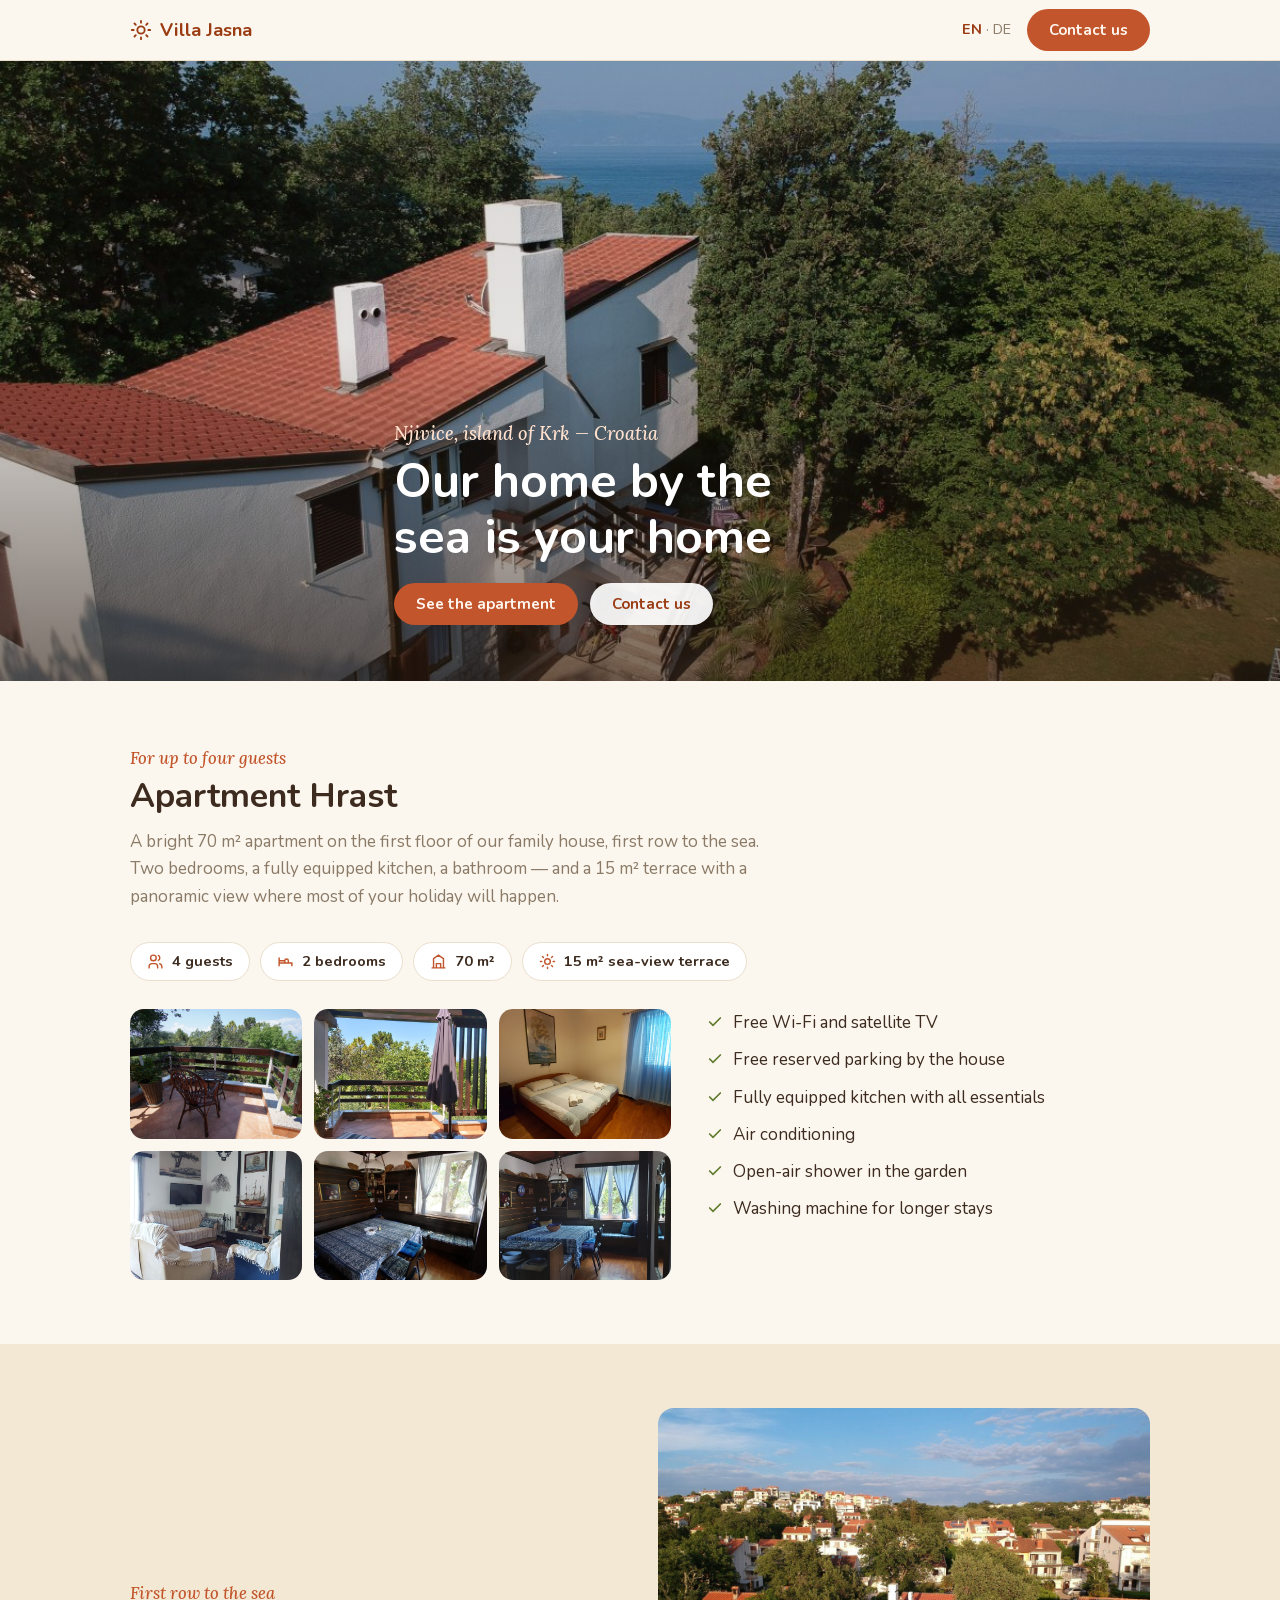
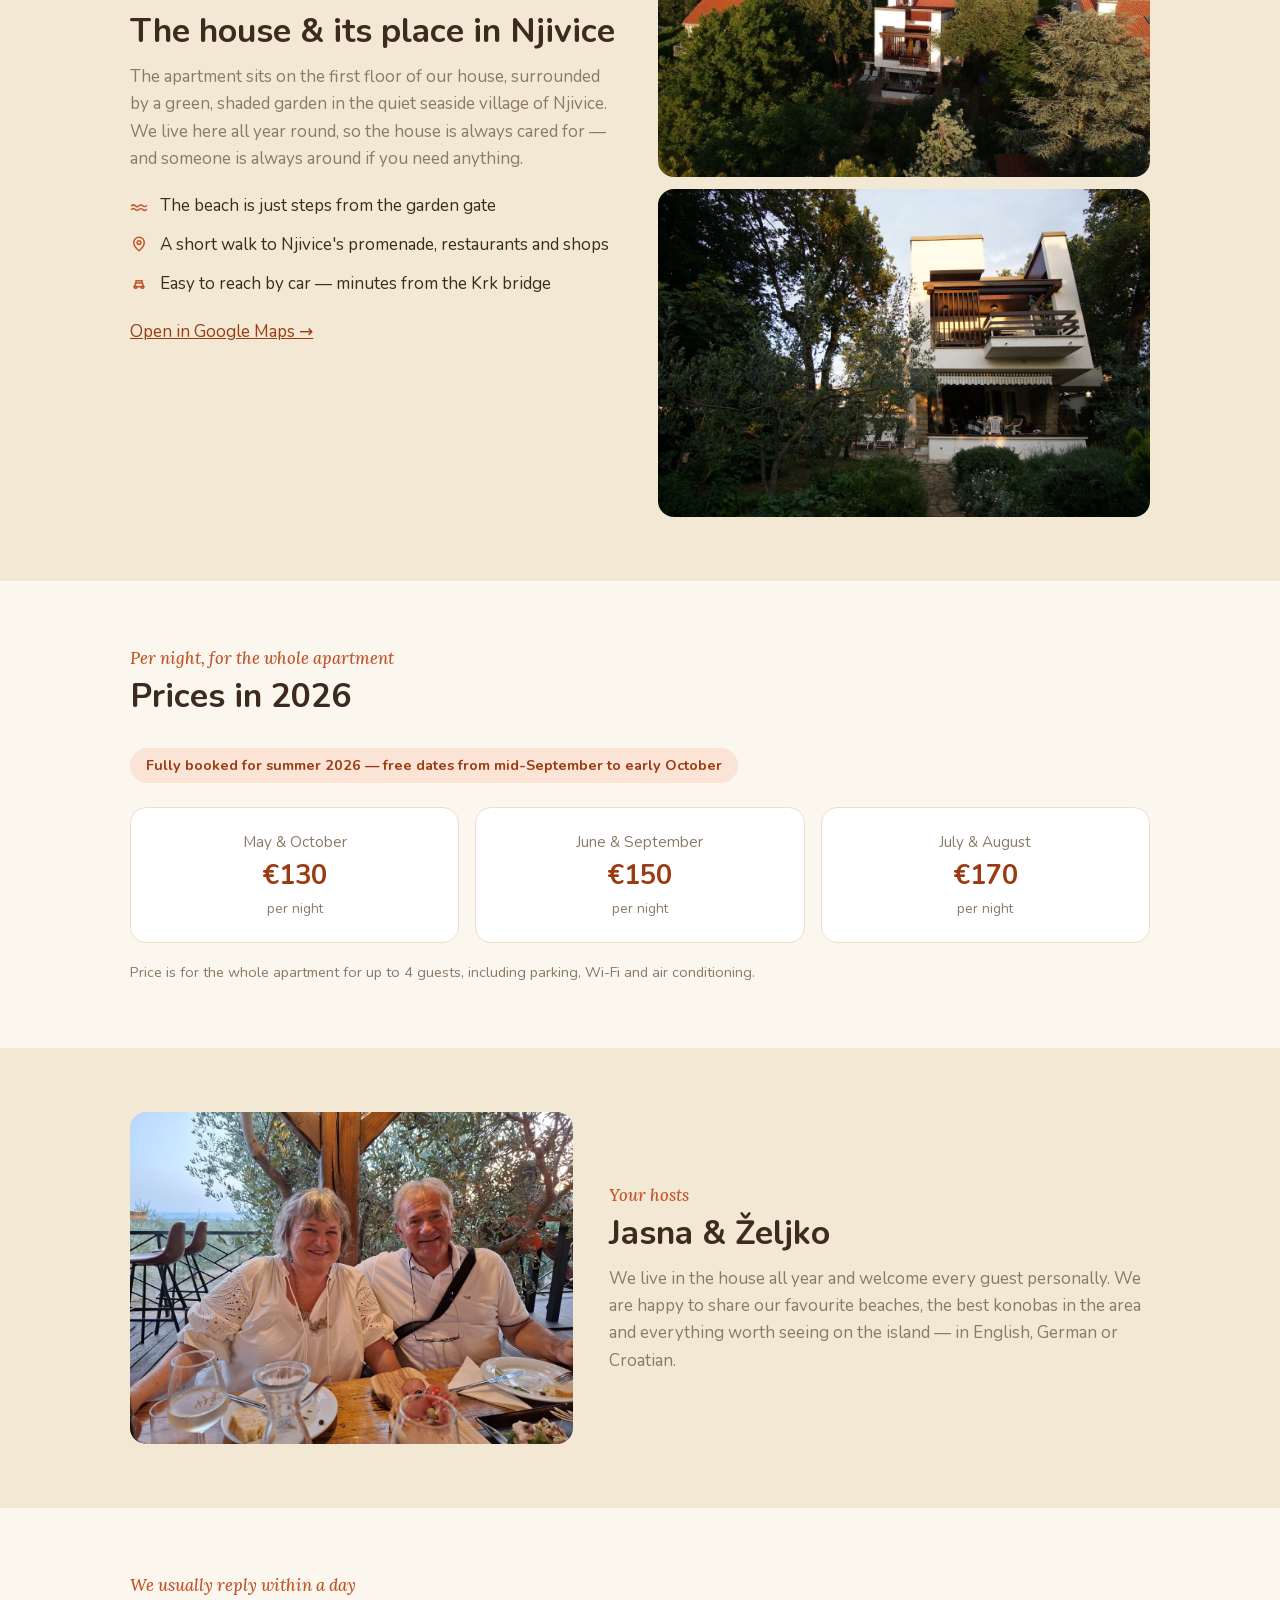
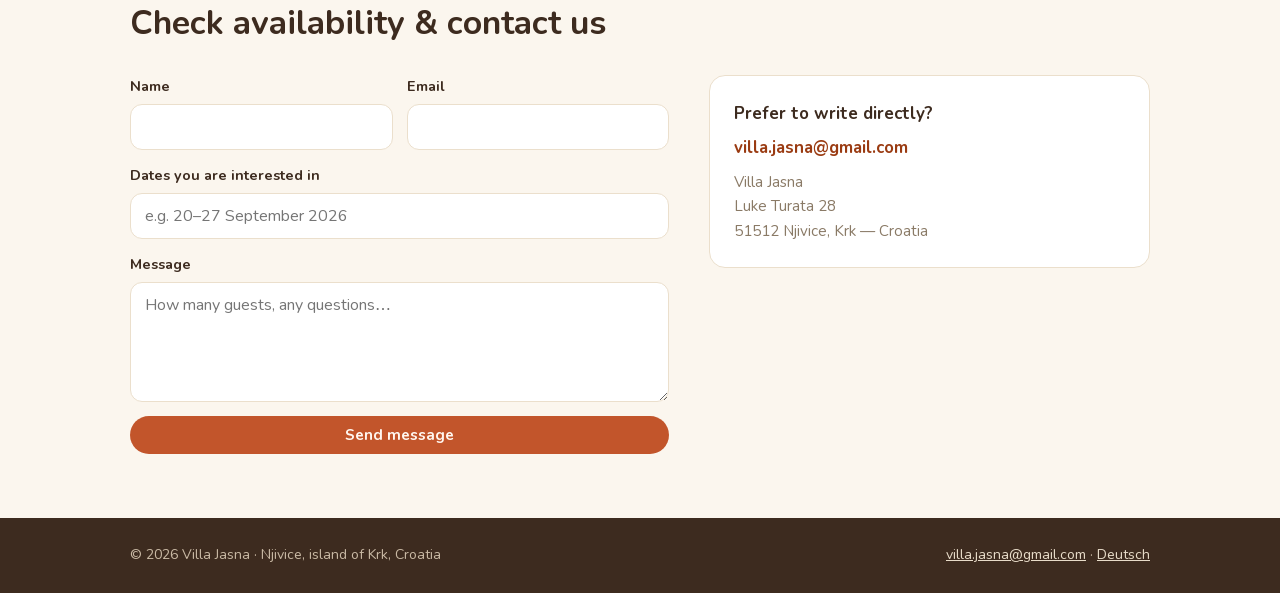
==== index.html @ 8fb90301 "Add files via upload" ====
<!DOCTYPE html>
<html lang="en">
<head>
  <meta charset="utf-8">
  <meta name="viewport" content="width=device-width, initial-scale=1">
  <title>Villa Jasna — Apartment by the sea in Njivice, Krk</title>
  <meta name="description" content="Family-run apartment with panoramic terrace, first row to the sea in Njivice on the island of Krk, Croatia. Up to 4 guests, free parking, hosts on site.">
  <link rel="canonical" href="https://villajasnakrk.eu/">
  <link rel="alternate" hreflang="en" href="https://villajasnakrk.eu/">
  <link rel="alternate" hreflang="de" href="https://villajasnakrk.eu/de/">
  <link rel="alternate" hreflang="x-default" href="https://villajasnakrk.eu/">
  <link rel="stylesheet" href="assets/css/style.css">
  <link rel="icon" href="data:image/svg+xml,%3Csvg xmlns='http://www.w3.org/2000/svg' viewBox='0 0 24 24'%3E%3Ccircle cx='12' cy='12' r='5' fill='%23c2552b'/%3E%3C/svg%3E">
</head>
<body>

<header class="site-header">
  <div class="wrap">
    <a class="brand" href="#top" aria-label="Villa Jasna — back to top">
      <svg viewBox="0 0 24 24" fill="none" stroke="currentColor" stroke-width="2" stroke-linecap="round" aria-hidden="true"><circle cx="12" cy="12" r="4"/><path d="M12 2v2M12 20v2M4.9 4.9l1.4 1.4M17.7 17.7l1.4 1.4M2 12h2M20 12h2M4.9 19.1l1.4-1.4M17.7 6.3l1.4-1.4"/></svg>
      Villa Jasna
    </a>
    <div class="header-right">
      <nav class="lang" aria-label="Language">
        <span class="active" aria-current="page">EN</span> · <a href="de/" lang="de" hreflang="de">DE</a>
      </nav>
      <a class="btn" href="#contact">Contact us</a>
    </div>
  </div>
</header>

<main id="top">

  <div class="hero">
    <img src="assets/img/villa-jasna-aerial-sea.jpg" alt="Aerial view of Villa Jasna with the sea directly behind the house" fetchpriority="high">
    <div class="hero-overlay">
      <div class="wrap hero-content">
        <p class="kicker">Njivice, island of Krk — Croatia</p>
        <h1>Our home by the sea is your home</h1>
        <div class="hero-actions">
          <a class="btn" href="#apartment">See the apartment</a>
          <a class="btn btn-ghost" href="#contact">Contact us</a>
        </div>
      </div>
    </div>
  </div>

  <section id="apartment">
    <div class="wrap">
      <div class="section-head">
        <p class="kicker">For up to four guests</p>
        <h2>Apartment Hrast</h2>
        <p>A bright 70 m² apartment on the first floor of our family house, first row to the sea. Two bedrooms, a fully equipped kitchen, a bathroom — and a 15 m² terrace with a panoramic view where most of your holiday will happen.</p>
      </div>
      <div class="facts">
        <span class="fact"><svg viewBox="0 0 24 24" fill="none" stroke="currentColor" stroke-width="2" stroke-linecap="round" aria-hidden="true"><path d="M9 11a4 4 0 1 0 0-8 4 4 0 0 0 0 8zM3 21v-2a4 4 0 0 1 4-4h4a4 4 0 0 1 4 4v2M16 3.5a4 4 0 0 1 0 7M21 21v-2a4 4 0 0 0-3-3.85"/></svg>4 guests</span>
        <span class="fact"><svg viewBox="0 0 24 24" fill="none" stroke="currentColor" stroke-width="2" stroke-linecap="round" aria-hidden="true"><path d="M3 7v11M3 14h18v4M3 11h8v3M11 11a2.5 2.5 0 0 1 5 0v3"/></svg>2 bedrooms</span>
        <span class="fact"><svg viewBox="0 0 24 24" fill="none" stroke="currentColor" stroke-width="2" stroke-linecap="round" aria-hidden="true"><path d="M3 21h18M5 21V8l7-5 7 5v13M9 21v-6h6v6"/></svg>70 m²</span>
        <span class="fact"><svg viewBox="0 0 24 24" fill="none" stroke="currentColor" stroke-width="2" stroke-linecap="round" aria-hidden="true"><circle cx="12" cy="12" r="4"/><path d="M12 2v2M12 20v2M4.9 4.9l1.4 1.4M17.7 17.7l1.4 1.4M2 12h2M20 12h2M4.9 19.1l1.4-1.4M17.7 6.3l1.4-1.4"/></svg>15 m² sea-view terrace</span>
      </div>
      <div class="apartment-grid">
        <div class="gallery" aria-label="Apartment photos">
          <button type="button"><img src="assets/img/terrace-seating.jpg" alt="Terrace with table and wicker chairs overlooking greenery and the sea" loading="lazy"></button>
          <button type="button"><img src="assets/img/terrace-loungers.jpg" alt="Sun loungers and parasol on the tiled terrace" loading="lazy"></button>
          <button type="button"><img src="assets/img/bedroom.jpg" alt="Bedroom with double bed and wooden floor" loading="lazy"></button>
          <button type="button"><img src="assets/img/living-room.jpg" alt="Living room with sofas, TV and fireplace" loading="lazy"></button>
          <button type="button"><img src="assets/img/dining-room.jpg" alt="Dining room with large table and bench seating" loading="lazy"></button>
          <button type="button"><img src="assets/img/dining-kitchen.jpg" alt="Dining area next to the kitchen" loading="lazy"></button>
        </div>
        <ul class="amenities">
          <li><svg viewBox="0 0 24 24" fill="none" stroke="currentColor" stroke-width="2.5" stroke-linecap="round" aria-hidden="true"><path d="M4 12l5 5L20 6"/></svg>Free Wi-Fi and satellite TV</li>
          <li><svg viewBox="0 0 24 24" fill="none" stroke="currentColor" stroke-width="2.5" stroke-linecap="round" aria-hidden="true"><path d="M4 12l5 5L20 6"/></svg>Free reserved parking by the house</li>
          <li><svg viewBox="0 0 24 24" fill="none" stroke="currentColor" stroke-width="2.5" stroke-linecap="round" aria-hidden="true"><path d="M4 12l5 5L20 6"/></svg>Fully equipped kitchen with all essentials</li>
          <li><svg viewBox="0 0 24 24" fill="none" stroke="currentColor" stroke-width="2.5" stroke-linecap="round" aria-hidden="true"><path d="M4 12l5 5L20 6"/></svg>Air conditioning</li>
          <li><svg viewBox="0 0 24 24" fill="none" stroke="currentColor" stroke-width="2.5" stroke-linecap="round" aria-hidden="true"><path d="M4 12l5 5L20 6"/></svg>Open-air shower in the garden</li>
          <li><svg viewBox="0 0 24 24" fill="none" stroke="currentColor" stroke-width="2.5" stroke-linecap="round" aria-hidden="true"><path d="M4 12l5 5L20 6"/></svg>Washing machine for longer stays</li>
        </ul>
      </div>
    </div>
  </section>

  <section id="location" class="tinted">
    <div class="wrap">
      <div class="location-grid">
        <div>
          <div class="section-head" style="margin-bottom: 0;">
            <p class="kicker">First row to the sea</p>
            <h2>The house &amp; its place in Njivice</h2>
            <p>The apartment sits on the first floor of our house, surrounded by a green, shaded garden in the quiet seaside village of Njivice. We live here all year round, so the house is always cared for — and someone is always around if you need anything.</p>
          </div>
          <ul class="loc-points">
            <li><svg viewBox="0 0 24 24" fill="none" stroke="currentColor" stroke-width="2" stroke-linecap="round" aria-hidden="true"><path d="M2 18c1.5-1.5 3.5-1.5 5 0s3.5 1.5 5 0 3.5-1.5 5 0 3.5 1.5 5 0M2 13c1.5-1.5 3.5-1.5 5 0s3.5 1.5 5 0 3.5-1.5 5 0 3.5 1.5 5 0"/></svg>The beach is just steps from the garden gate</li>
            <li><svg viewBox="0 0 24 24" fill="none" stroke="currentColor" stroke-width="2" stroke-linecap="round" aria-hidden="true"><path d="M12 21s-7-5.5-7-11a7 7 0 0 1 14 0c0 5.5-7 11-7 11z"/><circle cx="12" cy="10" r="2.5"/></svg>A short walk to Njivice's promenade, restaurants and shops</li>
            <li><svg viewBox="0 0 24 24" fill="none" stroke="currentColor" stroke-width="2" stroke-linecap="round" aria-hidden="true"><path d="M5 17h14M6 17l1.5-5h9L18 17M8 12V9h8v3"/><circle cx="7.5" cy="17.5" r="1.5"/><circle cx="16.5" cy="17.5" r="1.5"/></svg>Easy to reach by car — minutes from the Krk bridge</li>
          </ul>
          <p style="margin-top: 20px;"><a href="https://maps.google.com/?q=Luke+Turata+28,+51512+Njivice,+Croatia" rel="noopener" target="_blank">Open in Google Maps →</a></p>
        </div>
        <div class="pics">
          <img src="assets/img/villa-jasna-aerial-njivice.jpg" alt="Aerial view of the house among trees with Njivice village behind" loading="lazy">
          <img src="assets/img/house-garden.jpg" alt="The house seen from its green garden in the evening" loading="lazy">
        </div>
      </div>
    </div>
  </section>

  <section id="prices">
    <div class="wrap">
      <div class="section-head">
        <p class="kicker">Per night, for the whole apartment</p>
        <h2>Prices in 2026</h2>
      </div>
      <p class="price-badge">Fully booked for summer 2026 — free dates from mid-September to early October</p>
      <div class="price-cards">
        <div class="price-card">
          <p class="season">May &amp; October</p>
          <p class="amount">€130</p>
          <p class="per">per night</p>
        </div>
        <div class="price-card">
          <p class="season">June &amp; September</p>
          <p class="amount">€150</p>
          <p class="per">per night</p>
        </div>
        <div class="price-card">
          <p class="season">July &amp; August</p>
          <p class="amount">€170</p>
          <p class="per">per night</p>
        </div>
      </div>
      <p class="price-note">Price is for the whole apartment for up to 4 guests, including parking, Wi-Fi and air conditioning.</p>
    </div>
  </section>

  <section id="hosts" class="tinted">
    <div class="wrap">
      <div class="hosts-grid">
        <img src="assets/img/hosts-jasna-zeljko.jpg" alt="Jasna and Željko, your hosts" loading="lazy">
        <div class="section-head" style="margin-bottom: 0;">
          <p class="kicker">Your hosts</p>
          <h2>Jasna &amp; Željko</h2>
          <p>We live in the house all year and welcome every guest personally. We are happy to share our favourite beaches, the best konobas in the area and everything worth seeing on the island — in English, German or Croatian.</p>
        </div>
      </div>
    </div>
  </section>

  <section id="contact">
    <div class="wrap">
      <div class="section-head">
        <p class="kicker">We usually reply within a day</p>
        <h2>Check availability &amp; contact us</h2>
      </div>
      <div class="contact-grid">
        <form action="https://formsubmit.co/villa.jasna@gmail.com" method="POST">
          <p class="thanks">Thank you — your message has been sent. We will get back to you soon!</p>
          <input type="hidden" name="_subject" value="Booking request — villajasnakrk.eu">
          <input type="hidden" name="_next" value="https://villajasnakrk.eu/?sent=1#contact">
          <input type="text" name="_honey" style="display:none" tabindex="-1" autocomplete="off">
          <div class="field-row">
            <label>Name
              <input type="text" name="name" required autocomplete="name">
            </label>
            <label>Email
              <input type="email" name="email" required autocomplete="email">
            </label>
          </div>
          <label>Dates you are interested in
            <input type="text" name="dates" placeholder="e.g. 20–27 September 2026">
          </label>
          <label>Message
            <textarea name="message" required placeholder="How many guests, any questions…"></textarea>
          </label>
          <button class="btn" type="submit">Send message</button>
        </form>
        <div class="direct-box">
          <strong>Prefer to write directly?</strong>
          <a class="mail" href="mailto:villa.jasna@gmail.com">villa.jasna@gmail.com</a>
          <p style="color: var(--muted); font-size: 0.95rem;">Villa Jasna<br>Luke Turata 28<br>51512 Njivice, Krk — Croatia</p>
        </div>
      </div>
    </div>
  </section>

</main>

<footer class="site-footer">
  <div class="wrap">
    <span>© 2026 Villa Jasna · Njivice, island of Krk, Croatia</span>
    <span><a href="mailto:villa.jasna@gmail.com">villa.jasna@gmail.com</a> · <a href="de/" lang="de" hreflang="de">Deutsch</a></span>
  </div>
</footer>

<dialog class="lightbox" id="lightbox" aria-label="Photo viewer">
  <img src="" alt="">
  <div class="lb-bar">
    <button type="button" class="lb-prev" aria-label="Previous photo">‹</button>
    <button type="button" class="lb-close" aria-label="Close">✕</button>
    <button type="button" class="lb-next" aria-label="Next photo">›</button>
  </div>
</dialog>

<script src="assets/js/main.js"></script>
</body>
</html>
---- assets/css/style.css ----
@font-face {
  font-family: "Nunito";
  font-style: normal;
  font-weight: 200 1000;
  font-display: swap;
  src: url("../fonts/nunito-latin.woff2") format("woff2");
  unicode-range: U+0000-00FF, U+2013-2014, U+2019, U+20AC;
}
@font-face {
  font-family: "Nunito";
  font-style: normal;
  font-weight: 200 1000;
  font-display: swap;
  src: url("../fonts/nunito-latin-ext.woff2") format("woff2");
  unicode-range: U+0100-02BA, U+1E00-1EFF;
}
@font-face {
  font-family: "Lora";
  font-style: italic;
  font-weight: 500;
  font-display: swap;
  src: url("../fonts/lora-italic-latin.woff2") format("woff2");
  unicode-range: U+0000-00FF, U+2013-2014, U+2019, U+20AC;
}
@font-face {
  font-family: "Lora";
  font-style: italic;
  font-weight: 500;
  font-display: swap;
  src: url("../fonts/lora-italic-latin-ext.woff2") format("woff2");
  unicode-range: U+0100-02BA, U+1E00-1EFF;
}

:root {
  --bg: #fbf6ee;
  --card: #ffffff;
  --sand: #f3e8d3;
  --ink: #3d2b1f;
  --muted: #8a7a66;
  --terra: #c2552b;
  --terra-dark: #9a3b12;
  --terra-soft: #fbe3d6;
  --olive: #5e7b2d;
  --olive-bg: #edf3dd;
  --line: #ebdfcc;
}

* { box-sizing: border-box; margin: 0; padding: 0; }
html { scroll-behavior: smooth; }
body {
  font-family: "Nunito", system-ui, sans-serif;
  background: var(--bg);
  color: var(--ink);
  line-height: 1.6;
  font-size: 17px;
}
img { max-width: 100%; display: block; }
a { color: var(--terra-dark); }

.wrap { max-width: 1060px; margin: 0 auto; padding: 0 20px; }

/* Header */
.site-header {
  position: sticky;
  top: 0;
  z-index: 50;
  background: rgba(251, 246, 238, 0.94);
  backdrop-filter: blur(6px);
  border-bottom: 1px solid var(--line);
}
.site-header .wrap {
  display: flex;
  align-items: center;
  justify-content: space-between;
  height: 60px;
}
.brand {
  display: flex;
  align-items: center;
  gap: 8px;
  font-weight: 700;
  font-size: 1.15rem;
  color: var(--terra-dark);
  text-decoration: none;
}
.brand svg { width: 22px; height: 22px; }
.header-right { display: flex; align-items: center; gap: 16px; }
.lang { font-size: 0.9rem; color: var(--muted); }
.lang a { text-decoration: none; color: var(--muted); }
.lang .active { color: var(--terra-dark); font-weight: 700; }
.btn {
  display: inline-block;
  background: var(--terra);
  color: #fff7f0;
  font-weight: 700;
  font-size: 0.95rem;
  padding: 9px 22px;
  border-radius: 999px;
  text-decoration: none;
  border: none;
  cursor: pointer;
  font-family: inherit;
  transition: background 0.15s;
}
.btn:hover { background: var(--terra-dark); }
.btn-ghost {
  background: rgba(255, 255, 255, 0.92);
  color: var(--terra-dark);
}
.btn-ghost:hover { background: #ffffff; }

/* Hero */
.hero { position: relative; }
.hero img {
  width: 100%;
  height: min(78vh, 620px);
  object-fit: cover;
}
.hero-overlay {
  position: absolute;
  inset: 0;
  background: linear-gradient(to top, rgba(40, 24, 12, 0.62) 0%, rgba(40, 24, 12, 0.12) 55%, rgba(40, 24, 12, 0.18) 100%);
  display: flex;
  align-items: flex-end;
}
.hero-content { padding-bottom: 56px; color: #fff; }
.hero-content .kicker {
  font-family: "Lora", serif;
  font-style: italic;
  font-size: 1.15rem;
  color: #ffe1ce;
  margin-bottom: 6px;
}
.hero-content h1 {
  font-size: clamp(1.9rem, 5vw, 3rem);
  line-height: 1.15;
  font-weight: 700;
  max-width: 17ch;
  margin-bottom: 18px;
  text-wrap: balance;
}
.hero-actions { display: flex; gap: 12px; flex-wrap: wrap; }

/* Sections */
section { padding: 64px 0; }
section.tinted { background: var(--sand); }
.section-head { max-width: 640px; margin-bottom: 32px; }
.section-head .kicker {
  font-family: "Lora", serif;
  font-style: italic;
  color: var(--terra);
  font-size: 1.05rem;
  margin-bottom: 4px;
}
.section-head h2 {
  font-size: clamp(1.5rem, 3.5vw, 2.1rem);
  line-height: 1.2;
  margin-bottom: 12px;
}
.section-head p { color: var(--muted); }

/* Apartment facts + amenities */
.facts {
  display: flex;
  flex-wrap: wrap;
  gap: 10px;
  margin-bottom: 28px;
}
.fact {
  display: flex;
  align-items: center;
  gap: 8px;
  background: var(--card);
  border: 1px solid var(--line);
  border-radius: 999px;
  padding: 7px 16px;
  font-size: 0.92rem;
  font-weight: 700;
  color: var(--ink);
}
.fact svg { width: 17px; height: 17px; color: var(--terra); flex: none; }

.apartment-grid {
  display: grid;
  grid-template-columns: 1.1fr 0.9fr;
  gap: 36px;
  align-items: start;
}
.amenities { list-style: none; display: grid; gap: 10px; }
.amenities li {
  display: flex;
  gap: 10px;
  align-items: baseline;
  color: var(--ink);
}
.amenities svg { width: 16px; height: 16px; color: var(--olive); flex: none; transform: translateY(2px); }

/* Gallery */
.gallery {
  display: grid;
  grid-template-columns: repeat(3, 1fr);
  gap: 12px;
}
.gallery button {
  border: none;
  padding: 0;
  background: none;
  cursor: pointer;
  border-radius: 14px;
  overflow: hidden;
  aspect-ratio: 4 / 3;
}
.gallery img {
  width: 100%;
  height: 100%;
  object-fit: cover;
  transition: transform 0.25s;
}
.gallery button:hover img { transform: scale(1.04); }

/* Location */
.location-grid {
  display: grid;
  grid-template-columns: 1fr 1fr;
  gap: 36px;
  align-items: center;
}
.location-grid .pics { display: grid; gap: 12px; }
.location-grid .pics img { border-radius: 16px; }
.loc-points { list-style: none; display: grid; gap: 12px; margin-top: 20px; }
.loc-points li { display: flex; gap: 12px; align-items: baseline; }
.loc-points svg { width: 18px; height: 18px; color: var(--terra); flex: none; transform: translateY(3px); }

/* Prices */
.price-badge {
  display: inline-block;
  background: var(--terra-soft);
  color: var(--terra-dark);
  font-weight: 700;
  font-size: 0.9rem;
  padding: 6px 16px;
  border-radius: 999px;
  margin-bottom: 24px;
}
.price-cards {
  display: grid;
  grid-template-columns: repeat(3, 1fr);
  gap: 16px;
}
.price-card {
  background: var(--card);
  border: 1px solid var(--line);
  border-radius: 16px;
  padding: 22px 24px;
  text-align: center;
}
.price-card .season { color: var(--muted); font-size: 0.95rem; }
.price-card .amount { font-size: 1.7rem; font-weight: 700; color: var(--terra-dark); }
.price-card .per { color: var(--muted); font-size: 0.85rem; }
.price-note { color: var(--muted); font-size: 0.9rem; margin-top: 18px; }

/* Hosts */
.hosts-grid {
  display: grid;
  grid-template-columns: 0.9fr 1.1fr;
  gap: 36px;
  align-items: center;
}
.hosts-grid img { border-radius: 16px; }

/* Contact */
.contact-grid {
  display: grid;
  grid-template-columns: 1.1fr 0.9fr;
  gap: 40px;
  align-items: start;
}
form { display: grid; gap: 14px; }
.field-row { display: grid; grid-template-columns: 1fr 1fr; gap: 14px; }
label { font-weight: 700; font-size: 0.9rem; display: grid; gap: 6px; }
input, textarea {
  font-family: inherit;
  font-size: 1rem;
  padding: 11px 14px;
  border: 1px solid var(--line);
  border-radius: 12px;
  background: var(--card);
  color: var(--ink);
  width: 100%;
}
input:focus, textarea:focus {
  outline: 2px solid var(--terra);
  outline-offset: 1px;
  border-color: var(--terra);
}
textarea { min-height: 120px; resize: vertical; }
.direct-box {
  background: var(--card);
  border: 1px solid var(--line);
  border-radius: 16px;
  padding: 24px;
  display: grid;
  gap: 8px;
}
.direct-box .mail {
  font-weight: 700;
  font-size: 1.05rem;
  color: var(--terra-dark);
  text-decoration: none;
  overflow-wrap: anywhere;
}
.direct-box .mail:hover { text-decoration: underline; }
.thanks {
  display: none;
  background: var(--olive-bg);
  color: var(--olive);
  font-weight: 700;
  border-radius: 12px;
  padding: 12px 16px;
}
.thanks.show { display: block; }

/* Footer */
.site-footer {
  background: #3d2b1f;
  color: #c9b9a4;
  font-size: 0.88rem;
  padding: 26px 0;
}
.site-footer .wrap {
  display: flex;
  justify-content: space-between;
  gap: 12px;
  flex-wrap: wrap;
}
.site-footer a { color: #e8dcc9; }

/* Lightbox */
dialog.lightbox {
  border: none;
  background: transparent;
  padding: 0;
  max-width: 92vw;
  max-height: 92vh;
}
dialog.lightbox::backdrop { background: rgba(30, 18, 8, 0.85); }
dialog.lightbox img {
  max-width: 92vw;
  max-height: 86vh;
  border-radius: 12px;
  object-fit: contain;
  margin: 0 auto;
}
.lb-bar {
  display: flex;
  justify-content: center;
  gap: 10px;
  margin-top: 12px;
}
.lb-bar button {
  background: rgba(255, 255, 255, 0.92);
  border: none;
  border-radius: 999px;
  width: 42px;
  height: 42px;
  font-size: 1.1rem;
  color: var(--ink);
  cursor: pointer;
}

/* Mobile */
@media (max-width: 760px) {
  section { padding: 48px 0; }
  .apartment-grid, .location-grid, .hosts-grid, .contact-grid, .field-row { grid-template-columns: 1fr; }
  .gallery { grid-template-columns: repeat(2, 1fr); }
  .price-cards { grid-template-columns: 1fr; }
  .hero img { height: 72vh; }
  .header-right .btn { padding: 8px 16px; font-size: 0.88rem; }
  .hosts-grid img { order: -1; }
}
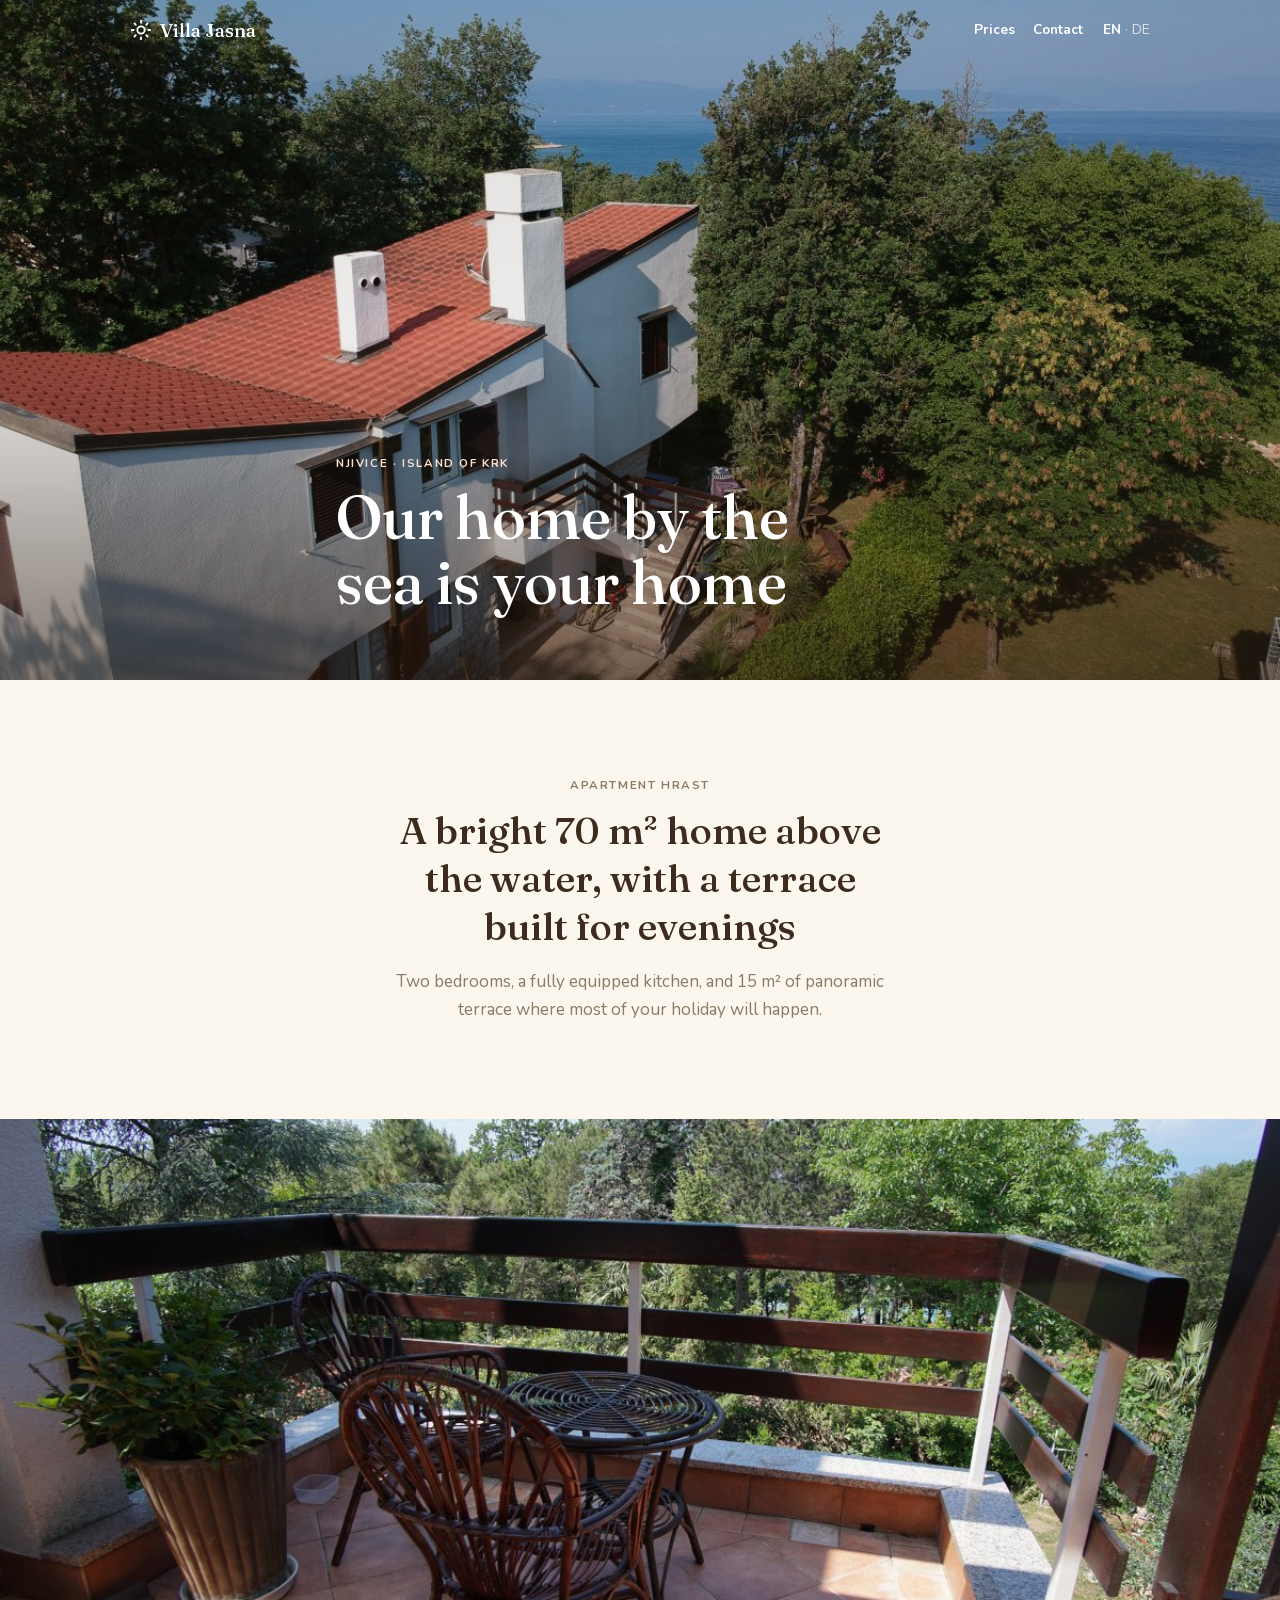
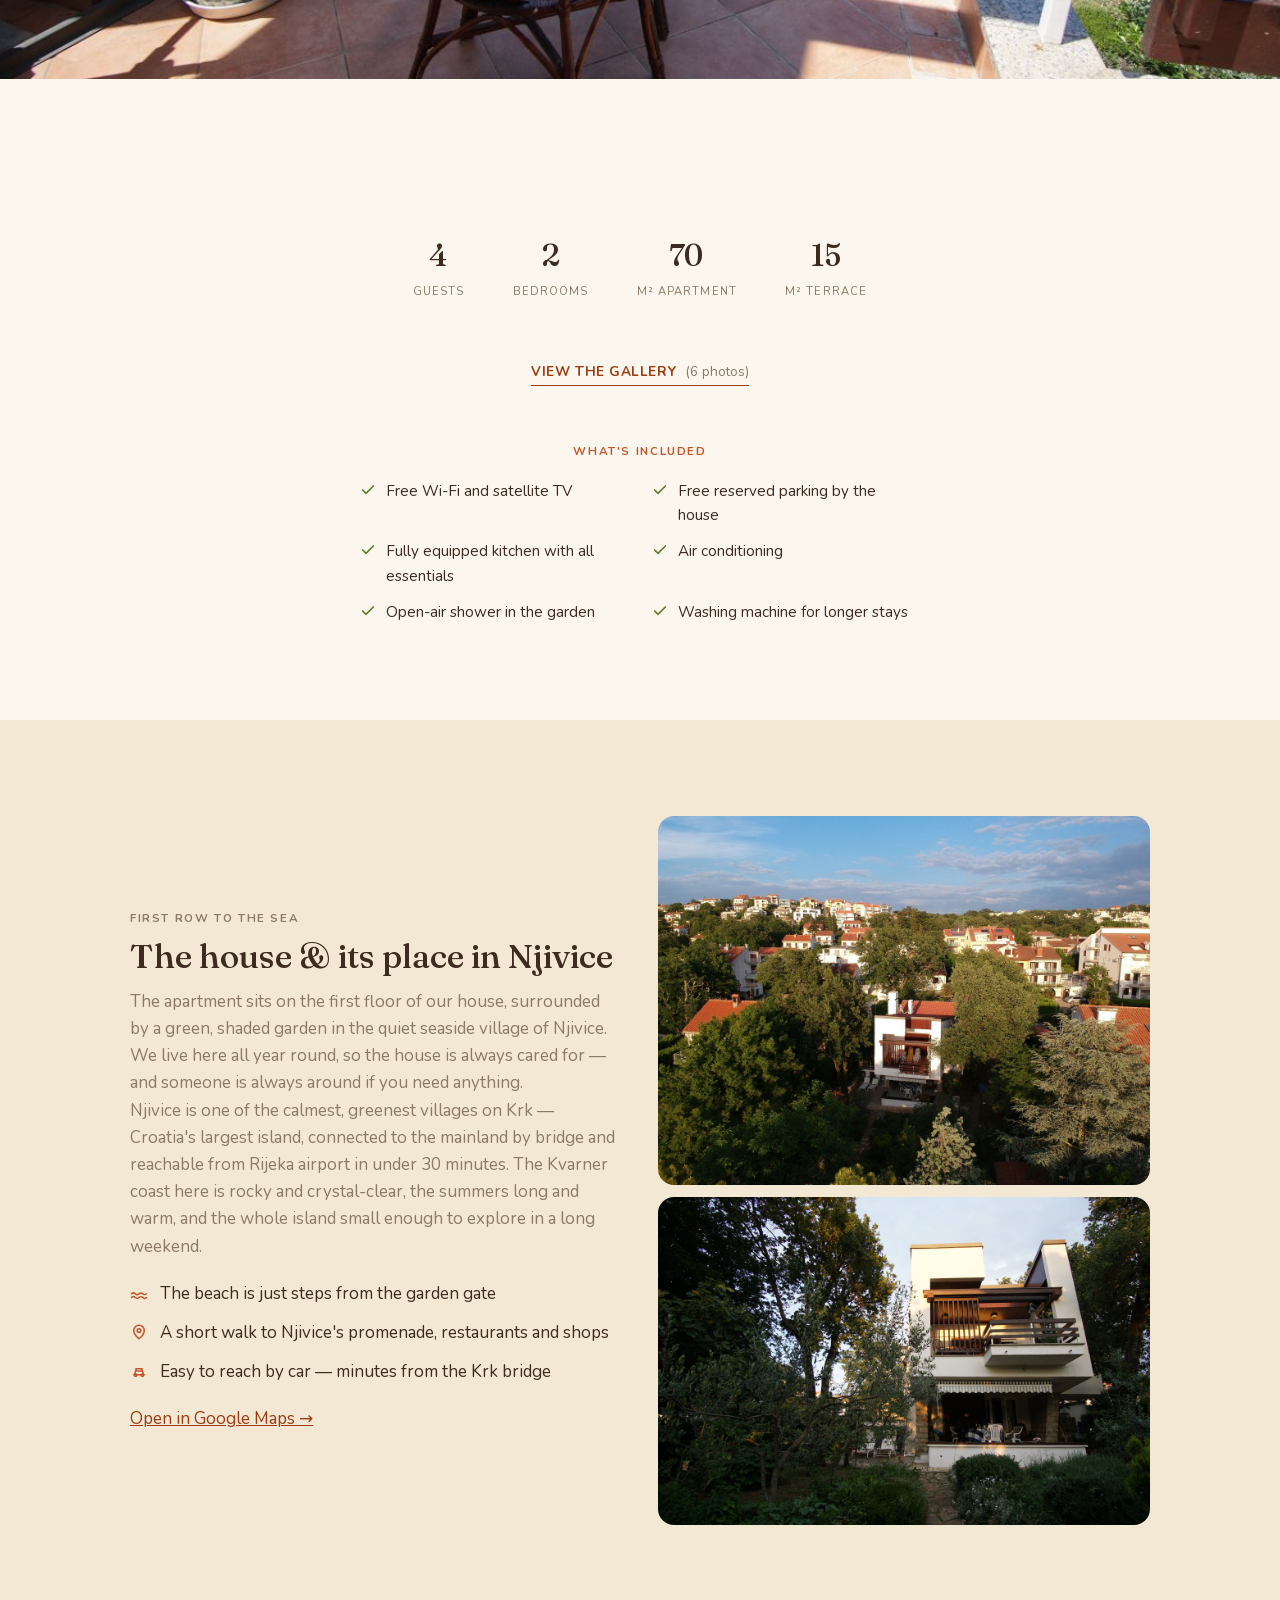
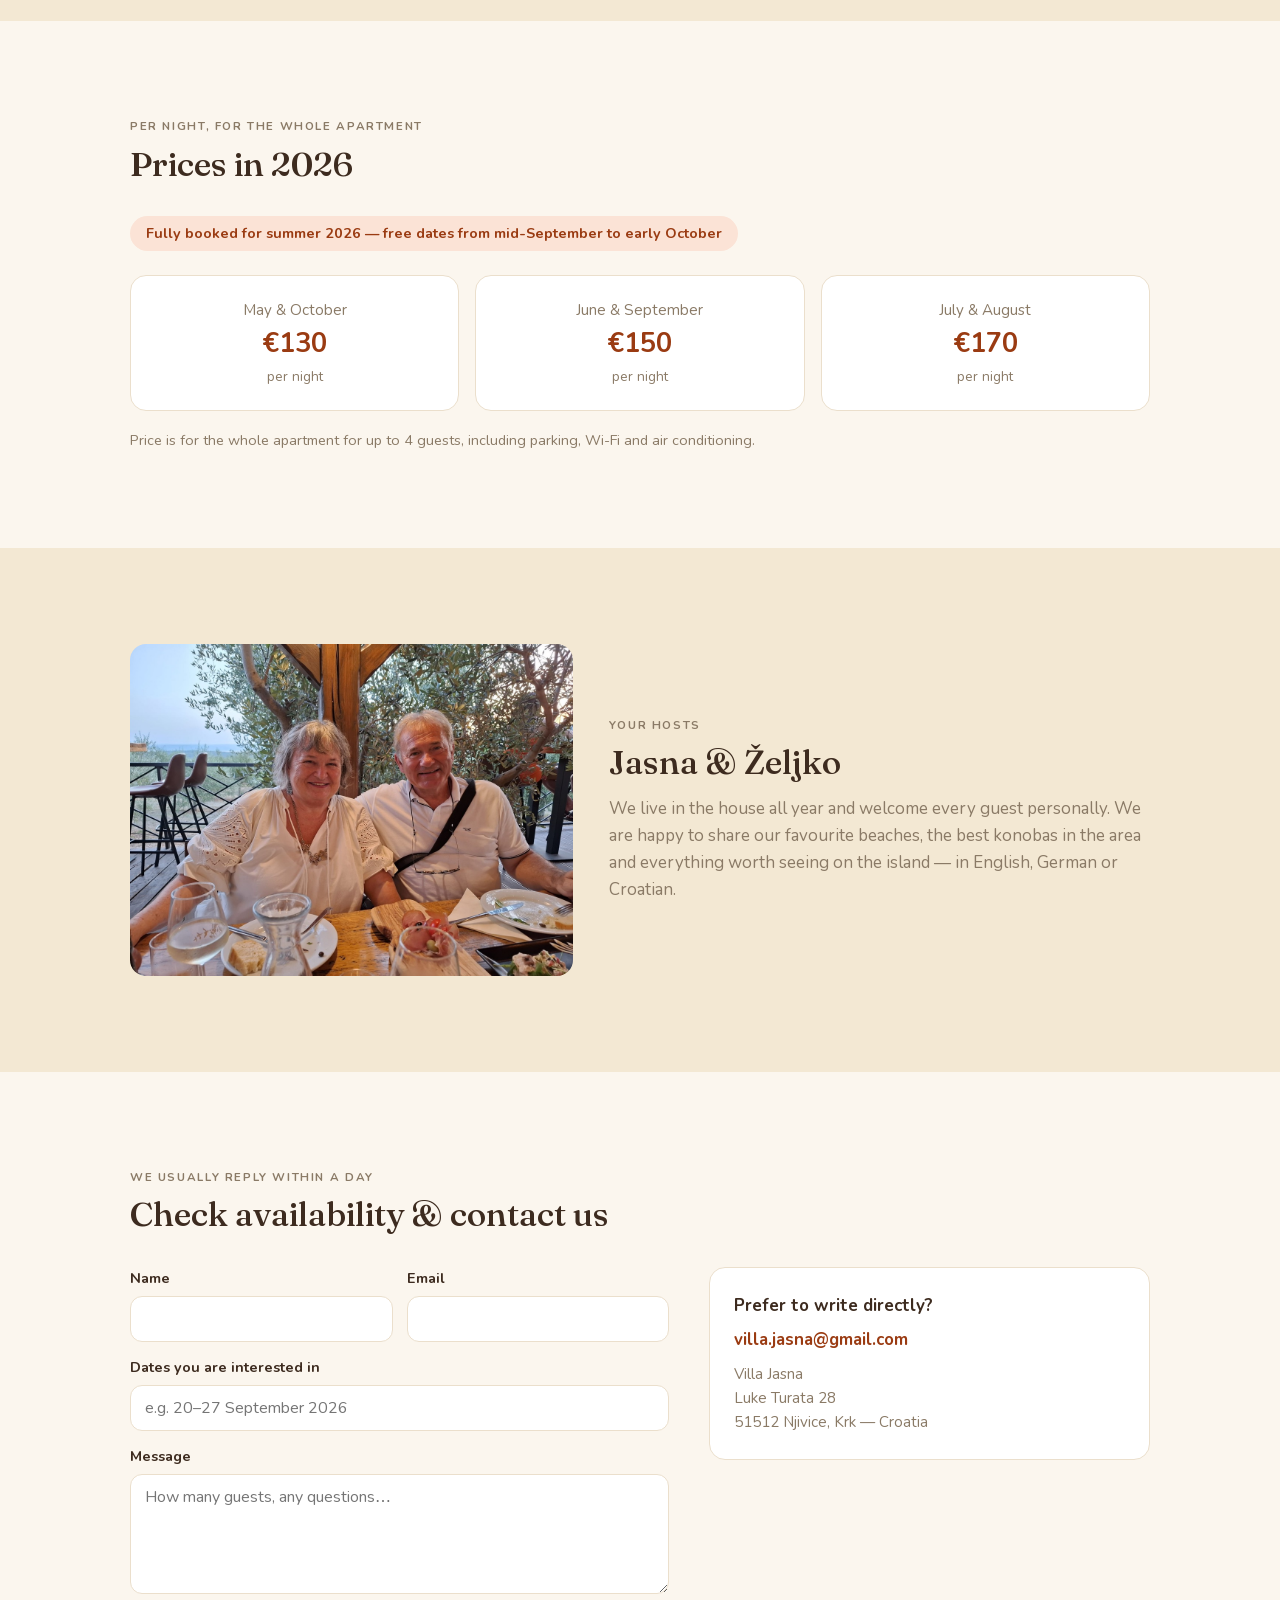
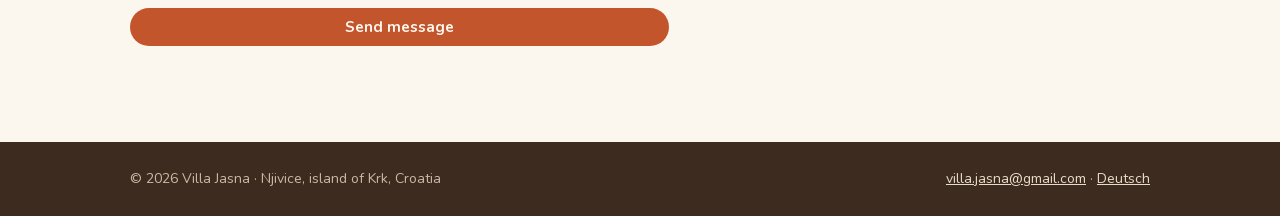
==== commit 7e8fe347: "Add files via upload" ====
--- a/index.html
+++ b/index.html
@@ -3,13 +3,77 @@
 <head>
   <meta charset="utf-8">
   <meta name="viewport" content="width=device-width, initial-scale=1">
-  <title>Villa Jasna — Apartment by the sea in Njivice, Krk</title>
-  <meta name="description" content="Family-run apartment with panoramic terrace, first row to the sea in Njivice on the island of Krk, Croatia. Up to 4 guests, free parking, hosts on site.">
+  <title>Holiday Apartment Krk Island, Croatia — Villa Jasna Njivice</title>
+  <meta name="description" content="Book a 70 m² holiday apartment in Njivice, Krk island — first row to the sea, panoramic terrace, 2 bedrooms, up to 4 guests. Family hosts on site. From €130/night.">
   <link rel="canonical" href="https://villajasnakrk.eu/">
   <link rel="alternate" hreflang="en" href="https://villajasnakrk.eu/">
   <link rel="alternate" hreflang="de" href="https://villajasnakrk.eu/de/">
   <link rel="alternate" hreflang="x-default" href="https://villajasnakrk.eu/">
-  <link rel="stylesheet" href="assets/css/style.css">
+  <meta property="og:type" content="website">
+  <meta property="og:url" content="https://villajasnakrk.eu/">
+  <meta property="og:title" content="Holiday Apartment on Krk Island — Villa Jasna, Njivice">
+  <meta property="og:description" content="70 m² apartment first row to the sea in Njivice, Krk. Panoramic terrace, 2 bedrooms, up to 4 guests. Family hosts on site. From €130/night.">
+  <meta property="og:image" content="https://villajasnakrk.eu/assets/img/villa-jasna-aerial-sea.jpg">
+  <meta property="og:image:width" content="1200">
+  <meta property="og:image:height" content="900">
+  <meta property="og:image:alt" content="Aerial view of Villa Jasna with the Adriatic sea directly behind the house">
+  <meta property="og:locale" content="en_GB">
+  <meta property="og:locale:alternate" content="de_DE">
+  <meta property="og:site_name" content="Villa Jasna">
+  <meta name="twitter:card" content="summary_large_image">
+  <script type="application/ld+json">
+  {
+    "@context": "https://schema.org",
+    "@type": "LodgingBusiness",
+    "name": "Villa Jasna",
+    "description": "Family-run holiday apartment with panoramic sea-view terrace, first row to the sea in Njivice on the island of Krk, Croatia. Up to 4 guests, 2 bedrooms, free parking.",
+    "url": "https://villajasnakrk.eu/",
+    "email": "villa.jasna@gmail.com",
+    "address": {
+      "@type": "PostalAddress",
+      "streetAddress": "Luke Turata 28",
+      "addressLocality": "Njivice",
+      "postalCode": "51512",
+      "addressRegion": "Primorje-Gorski Kotar",
+      "addressCountry": "HR"
+    },
+    "geo": {
+      "@type": "GeoCoordinates",
+      "latitude": 45.1736,
+      "longitude": 14.5408
+    },
+    "image": [
+      "https://villajasnakrk.eu/assets/img/villa-jasna-aerial-sea.jpg",
+      "https://villajasnakrk.eu/assets/img/terrace-seating.jpg",
+      "https://villajasnakrk.eu/assets/img/terrace-loungers.jpg",
+      "https://villajasnakrk.eu/assets/img/bedroom.jpg",
+      "https://villajasnakrk.eu/assets/img/living-room.jpg"
+    ],
+    "priceRange": "€130–€170 per night",
+    "currenciesAccepted": "EUR",
+    "availableLanguage": ["English", "German", "Croatian"],
+    "amenityFeature": [
+      {"@type": "LocationFeatureSpecification", "name": "Free Wi-Fi", "value": true},
+      {"@type": "LocationFeatureSpecification", "name": "Air conditioning", "value": true},
+      {"@type": "LocationFeatureSpecification", "name": "Free parking", "value": true},
+      {"@type": "LocationFeatureSpecification", "name": "Fully equipped kitchen", "value": true},
+      {"@type": "LocationFeatureSpecification", "name": "Sea view terrace", "value": true},
+      {"@type": "LocationFeatureSpecification", "name": "Outdoor shower", "value": true}
+    ],
+    "containsPlace": {
+      "@type": "Apartment",
+      "name": "Apartment Hrast",
+      "description": "Bright 70 m² holiday apartment on the first floor, first row to the sea. 2 bedrooms, panoramic 15 m² terrace, bathroom, fully equipped kitchen.",
+      "numberOfBedrooms": 2,
+      "numberOfBathroomsTotal": 1,
+      "floorSize": {"@type": "QuantitativeValue", "value": 70, "unitCode": "MTK"},
+      "occupancy": {"@type": "QuantitativeValue", "maxValue": 4}
+    },
+    "checkinTime": "14:00",
+    "checkoutTime": "10:00"
+  }
+  </script>
+  <link rel="stylesheet" href="assets/css/style.css?v=5">
   <link rel="icon" href="data:image/svg+xml,%3Csvg xmlns='http://www.w3.org/2000/svg' viewBox='0 0 24 24'%3E%3Ccircle cx='12' cy='12' r='5' fill='%23c2552b'/%3E%3C/svg%3E">
 </head>
 <body>
@@ -21,10 +85,13 @@
       Villa Jasna
     </a>
     <div class="header-right">
+      <nav class="nav-links" aria-label="Quick links">
+        <a href="#prices">Prices</a>
+        <a href="#contact">Contact</a>
+      </nav>
       <nav class="lang" aria-label="Language">
         <span class="active" aria-current="page">EN</span> · <a href="de/" lang="de" hreflang="de">DE</a>
       </nav>
-      <a class="btn" href="#contact">Contact us</a>
     </div>
   </div>
 </header>
@@ -35,38 +102,45 @@
     <img src="assets/img/villa-jasna-aerial-sea.jpg" alt="Aerial view of Villa Jasna with the sea directly behind the house" fetchpriority="high">
     <div class="hero-overlay">
       <div class="wrap hero-content">
-        <p class="kicker">Njivice, island of Krk — Croatia</p>
-        <h1>Our home by the sea is your home</h1>
-        <div class="hero-actions">
-          <a class="btn" href="#apartment">See the apartment</a>
-          <a class="btn btn-ghost" href="#contact">Contact us</a>
-        </div>
+        <p class="kicker">Njivice · island of Krk</p>
+        <h1>Our home by the sea is your home <span class="sr-only">— holiday apartment in Njivice, Krk island, Croatia</span></h1>
       </div>
     </div>
   </div>
 
   <section id="apartment">
-    <div class="wrap">
-      <div class="section-head">
-        <p class="kicker">For up to four guests</p>
-        <h2>Apartment Hrast</h2>
-        <p>A bright 70 m² apartment on the first floor of our family house, first row to the sea. Two bedrooms, a fully equipped kitchen, a bathroom — and a 15 m² terrace with a panoramic view where most of your holiday will happen.</p>
-      </div>
-      <div class="facts">
-        <span class="fact"><svg viewBox="0 0 24 24" fill="none" stroke="currentColor" stroke-width="2" stroke-linecap="round" aria-hidden="true"><path d="M9 11a4 4 0 1 0 0-8 4 4 0 0 0 0 8zM3 21v-2a4 4 0 0 1 4-4h4a4 4 0 0 1 4 4v2M16 3.5a4 4 0 0 1 0 7M21 21v-2a4 4 0 0 0-3-3.85"/></svg>4 guests</span>
-        <span class="fact"><svg viewBox="0 0 24 24" fill="none" stroke="currentColor" stroke-width="2" stroke-linecap="round" aria-hidden="true"><path d="M3 7v11M3 14h18v4M3 11h8v3M11 11a2.5 2.5 0 0 1 5 0v3"/></svg>2 bedrooms</span>
-        <span class="fact"><svg viewBox="0 0 24 24" fill="none" stroke="currentColor" stroke-width="2" stroke-linecap="round" aria-hidden="true"><path d="M3 21h18M5 21V8l7-5 7 5v13M9 21v-6h6v6"/></svg>70 m²</span>
-        <span class="fact"><svg viewBox="0 0 24 24" fill="none" stroke="currentColor" stroke-width="2" stroke-linecap="round" aria-hidden="true"><circle cx="12" cy="12" r="4"/><path d="M12 2v2M12 20v2M4.9 4.9l1.4 1.4M17.7 17.7l1.4 1.4M2 12h2M20 12h2M4.9 19.1l1.4-1.4M17.7 6.3l1.4-1.4"/></svg>15 m² sea-view terrace</span>
-      </div>
-      <div class="apartment-grid">
-        <div class="gallery" aria-label="Apartment photos">
-          <button type="button"><img src="assets/img/terrace-seating.jpg" alt="Terrace with table and wicker chairs overlooking greenery and the sea" loading="lazy"></button>
-          <button type="button"><img src="assets/img/terrace-loungers.jpg" alt="Sun loungers and parasol on the tiled terrace" loading="lazy"></button>
-          <button type="button"><img src="assets/img/bedroom.jpg" alt="Bedroom with double bed and wooden floor" loading="lazy"></button>
-          <button type="button"><img src="assets/img/living-room.jpg" alt="Living room with sofas, TV and fireplace" loading="lazy"></button>
-          <button type="button"><img src="assets/img/dining-room.jpg" alt="Dining room with large table and bench seating" loading="lazy"></button>
-          <button type="button"><img src="assets/img/dining-kitchen.jpg" alt="Dining area next to the kitchen" loading="lazy"></button>
-        </div>
+    <div class="wrap intro-block">
+      <p class="kicker">Apartment Hrast</p>
+      <h2>A bright 70 m² home above the water, with a terrace built for evenings</h2>
+      <p>Two bedrooms, a fully equipped kitchen, and 15 m² of panoramic terrace where most of your holiday will happen.</p>
+    </div>
+  </section>
+
+  <div class="photo-break">
+    <img src="assets/img/terrace-seating.jpg" alt="Terrace with table and wicker chairs overlooking greenery and the sea" loading="lazy">
+  </div>
+
+  <section>
+    <div class="wrap">
+      <div class="number-row">
+        <div><p class="big">4</p><p class="label">Guests</p></div>
+        <div><p class="big">2</p><p class="label">Bedrooms</p></div>
+        <div><p class="big">70</p><p class="label">m² apartment</p></div>
+        <div><p class="big">15</p><p class="label">m² terrace</p></div>
+      </div>
+      <div class="gallery-trigger-wrap">
+        <button type="button" class="gallery-trigger">View the gallery <span>(6 photos)</span></button>
+      </div>
+      <div class="gallery" aria-label="Apartment photos" hidden>
+        <button type="button"><img src="assets/img/terrace-seating.jpg" alt="Terrace with table and wicker chairs overlooking greenery and the sea" loading="lazy"></button>
+        <button type="button"><img src="assets/img/terrace-loungers.jpg" alt="Sun loungers and parasol on the tiled terrace" loading="lazy"></button>
+        <button type="button"><img src="assets/img/bedroom.jpg" alt="Bedroom with double bed and wooden floor" loading="lazy"></button>
+        <button type="button"><img src="assets/img/living-room.jpg" alt="Living room with sofas, TV and fireplace" loading="lazy"></button>
+        <button type="button"><img src="assets/img/dining-room.jpg" alt="Dining room with large table and bench seating" loading="lazy"></button>
+        <button type="button"><img src="assets/img/dining-kitchen.jpg" alt="Dining area next to the kitchen" loading="lazy"></button>
+      </div>
+      <div class="amenities-block">
+        <p class="kicker">What's included</p>
         <ul class="amenities">
           <li><svg viewBox="0 0 24 24" fill="none" stroke="currentColor" stroke-width="2.5" stroke-linecap="round" aria-hidden="true"><path d="M4 12l5 5L20 6"/></svg>Free Wi-Fi and satellite TV</li>
           <li><svg viewBox="0 0 24 24" fill="none" stroke="currentColor" stroke-width="2.5" stroke-linecap="round" aria-hidden="true"><path d="M4 12l5 5L20 6"/></svg>Free reserved parking by the house</li>
@@ -87,6 +161,7 @@
             <p class="kicker">First row to the sea</p>
             <h2>The house &amp; its place in Njivice</h2>
             <p>The apartment sits on the first floor of our house, surrounded by a green, shaded garden in the quiet seaside village of Njivice. We live here all year round, so the house is always cared for — and someone is always around if you need anything.</p>
+            <p>Njivice is one of the calmest, greenest villages on Krk — Croatia's largest island, connected to the mainland by bridge and reachable from Rijeka airport in under 30 minutes. The Kvarner coast here is rocky and crystal-clear, the summers long and warm, and the whole island small enough to explore in a long weekend.</p>
           </div>
           <ul class="loc-points">
             <li><svg viewBox="0 0 24 24" fill="none" stroke="currentColor" stroke-width="2" stroke-linecap="round" aria-hidden="true"><path d="M2 18c1.5-1.5 3.5-1.5 5 0s3.5 1.5 5 0 3.5-1.5 5 0 3.5 1.5 5 0M2 13c1.5-1.5 3.5-1.5 5 0s3.5 1.5 5 0 3.5-1.5 5 0 3.5 1.5 5 0"/></svg>The beach is just steps from the garden gate</li>
@@ -190,15 +265,16 @@
   </div>
 </footer>
 
-<dialog class="lightbox" id="lightbox" aria-label="Photo viewer">
-  <img src="" alt="">
-  <div class="lb-bar">
-    <button type="button" class="lb-prev" aria-label="Previous photo">‹</button>
+<div class="lightbox" id="lightbox" role="dialog" aria-modal="true" aria-label="Photo viewer" hidden>
+  <div class="lb-top-bar">
     <button type="button" class="lb-close" aria-label="Close">✕</button>
-    <button type="button" class="lb-next" aria-label="Next photo">›</button>
-  </div>
-</dialog>
-
-<script src="assets/js/main.js"></script>
+  </div>
+  <button type="button" class="lb-prev" aria-label="Previous photo">‹</button>
+  <img class="lb-img" src="" alt="">
+  <button type="button" class="lb-next" aria-label="Next photo">›</button>
+  <span class="lb-counter" aria-live="polite"></span>
+</div>
+
+<script src="assets/js/main.js?v=5"></script>
 </body>
 </html>
--- a/assets/css/style.css
+++ b/assets/css/style.css
@@ -15,19 +15,19 @@
   unicode-range: U+0100-02BA, U+1E00-1EFF;
 }
 @font-face {
-  font-family: "Lora";
-  font-style: italic;
+  font-family: "Fraunces";
+  font-style: normal;
   font-weight: 500;
   font-display: swap;
-  src: url("../fonts/lora-italic-latin.woff2") format("woff2");
+  src: url("../fonts/fraunces-latin.woff2") format("woff2");
   unicode-range: U+0000-00FF, U+2013-2014, U+2019, U+20AC;
 }
 @font-face {
-  font-family: "Lora";
-  font-style: italic;
+  font-family: "Fraunces";
+  font-style: normal;
   font-weight: 500;
   font-display: swap;
-  src: url("../fonts/lora-italic-latin-ext.woff2") format("woff2");
+  src: url("../fonts/fraunces-latin-ext.woff2") format("woff2");
   unicode-range: U+0100-02BA, U+1E00-1EFF;
 }
 
@@ -43,10 +43,12 @@
   --olive: #5e7b2d;
   --olive-bg: #edf3dd;
   --line: #ebdfcc;
+  --font-serif: "Fraunces", serif;
 }
 
 * { box-sizing: border-box; margin: 0; padding: 0; }
-html { scroll-behavior: smooth; }
+.sr-only { position: absolute; width: 1px; height: 1px; padding: 0; margin: -1px; overflow: hidden; clip: rect(0,0,0,0); white-space: nowrap; border-width: 0; }
+html { scroll-behavior: smooth; scroll-padding-top: 60px; }
 body {
   font-family: "Nunito", system-ui, sans-serif;
   background: var(--bg);
@@ -56,17 +58,32 @@
 }
 img { max-width: 100%; display: block; }
 a { color: var(--terra-dark); }
+h1, h2 { font-family: var(--font-serif); font-weight: 500; }
+.kicker {
+  font-size: 0.72rem;
+  letter-spacing: 0.14em;
+  text-transform: uppercase;
+  font-weight: 700;
+  color: var(--terra);
+}
 
 .wrap { max-width: 1060px; margin: 0 auto; padding: 0 20px; }
 
 /* Header */
 .site-header {
-  position: sticky;
+  position: fixed;
   top: 0;
+  left: 0;
+  right: 0;
   z-index: 50;
+  background: transparent;
+  border-bottom: 1px solid transparent;
+  transition: background 0.25s ease, border-color 0.25s ease;
+}
+.site-header.scrolled {
   background: rgba(251, 246, 238, 0.94);
   backdrop-filter: blur(6px);
-  border-bottom: 1px solid var(--line);
+  border-bottom-color: var(--line);
 }
 .site-header .wrap {
   display: flex;
@@ -78,16 +95,32 @@
   display: flex;
   align-items: center;
   gap: 8px;
-  font-weight: 700;
-  font-size: 1.15rem;
-  color: var(--terra-dark);
+  font-family: var(--font-serif);
+  font-weight: 500;
+  font-size: 1.2rem;
+  color: #fff;
   text-decoration: none;
-}
+  transition: color 0.25s ease;
+}
+.site-header.scrolled .brand { color: var(--terra-dark); }
 .brand svg { width: 22px; height: 22px; }
-.header-right { display: flex; align-items: center; gap: 16px; }
-.lang { font-size: 0.9rem; color: var(--muted); }
-.lang a { text-decoration: none; color: var(--muted); }
-.lang .active { color: var(--terra-dark); font-weight: 700; }
+.header-right { display: flex; align-items: center; gap: 20px; }
+.nav-links { display: flex; align-items: center; gap: 18px; }
+.nav-links a {
+  font-size: 0.85rem;
+  font-weight: 700;
+  color: #fff;
+  text-decoration: none;
+  transition: color 0.25s ease;
+}
+.nav-links a:hover { color: var(--terra-soft); }
+.site-header.scrolled .nav-links a { color: var(--ink); }
+.site-header.scrolled .nav-links a:hover { color: var(--terra-dark); }
+.lang { font-size: 0.85rem; color: rgba(255, 255, 255, 0.75); transition: color 0.25s ease; }
+.lang a { text-decoration: none; color: inherit; }
+.lang .active { color: #fff; font-weight: 700; }
+.site-header.scrolled .lang { color: var(--muted); }
+.site-header.scrolled .lang .active { color: var(--terra-dark); }
 .btn {
   display: inline-block;
   background: var(--terra);
@@ -113,45 +146,30 @@
 .hero { position: relative; }
 .hero img {
   width: 100%;
-  height: min(78vh, 620px);
+  height: min(82vh, 680px);
   object-fit: cover;
 }
 .hero-overlay {
   position: absolute;
   inset: 0;
-  background: linear-gradient(to top, rgba(40, 24, 12, 0.62) 0%, rgba(40, 24, 12, 0.12) 55%, rgba(40, 24, 12, 0.18) 100%);
+  background: linear-gradient(to top, rgba(40, 24, 12, 0.58) 0%, rgba(40, 24, 12, 0.08) 50%, rgba(40, 24, 12, 0.15) 100%);
   display: flex;
   align-items: flex-end;
 }
-.hero-content { padding-bottom: 56px; color: #fff; }
-.hero-content .kicker {
-  font-family: "Lora", serif;
-  font-style: italic;
-  font-size: 1.15rem;
-  color: #ffe1ce;
-  margin-bottom: 6px;
-}
+.hero-content { padding-bottom: 64px; color: #fff; }
+.hero-content .kicker { color: #ffe1ce; margin-bottom: 12px; }
 .hero-content h1 {
-  font-size: clamp(1.9rem, 5vw, 3rem);
-  line-height: 1.15;
-  font-weight: 700;
-  max-width: 17ch;
-  margin-bottom: 18px;
+  font-size: clamp(2.2rem, 6vw, 3.8rem);
+  line-height: 1.08;
+  max-width: 16ch;
   text-wrap: balance;
 }
-.hero-actions { display: flex; gap: 12px; flex-wrap: wrap; }
 
 /* Sections */
-section { padding: 64px 0; }
+section { padding: 96px 0; }
 section.tinted { background: var(--sand); }
 .section-head { max-width: 640px; margin-bottom: 32px; }
-.section-head .kicker {
-  font-family: "Lora", serif;
-  font-style: italic;
-  color: var(--terra);
-  font-size: 1.05rem;
-  margin-bottom: 4px;
-}
+.section-head .kicker { display: block; margin-bottom: 8px; }
 .section-head h2 {
   font-size: clamp(1.5rem, 3.5vw, 2.1rem);
   line-height: 1.2;
@@ -159,48 +177,84 @@
 }
 .section-head p { color: var(--muted); }
 
-/* Apartment facts + amenities */
-.facts {
-  display: flex;
+/* Apartment intro + photo break + numbers */
+.intro-block { max-width: 560px; margin: 0 auto; text-align: center; }
+.intro-block .kicker { display: block; margin-bottom: 12px; }
+.intro-block h2 { font-size: clamp(1.6rem, 4vw, 2.4rem); line-height: 1.25; margin-bottom: 18px; }
+.intro-block p { color: var(--muted); }
+
+.photo-break { width: 100%; }
+.photo-break img {
+  width: 100%;
+  height: min(70vh, 560px);
+  object-fit: cover;
+  display: block;
+}
+
+.number-row {
+  display: flex;
+  justify-content: center;
+  gap: 48px;
   flex-wrap: wrap;
-  gap: 10px;
-  margin-bottom: 28px;
-}
-.fact {
-  display: flex;
-  align-items: center;
-  gap: 8px;
-  background: var(--card);
-  border: 1px solid var(--line);
-  border-radius: 999px;
-  padding: 7px 16px;
-  font-size: 0.92rem;
-  font-weight: 700;
-  color: var(--ink);
-}
-.fact svg { width: 17px; height: 17px; color: var(--terra); flex: none; }
-
-.apartment-grid {
-  display: grid;
-  grid-template-columns: 1.1fr 0.9fr;
-  gap: 36px;
-  align-items: start;
-}
-.amenities { list-style: none; display: grid; gap: 10px; }
+  text-align: center;
+  margin: 56px 0;
+}
+.number-row .big { font-family: var(--font-serif); font-size: 1.9rem; color: var(--ink); }
+.number-row .label {
+  font-size: 0.7rem;
+  letter-spacing: 0.1em;
+  text-transform: uppercase;
+  color: var(--muted);
+  margin-top: 4px;
+}
+
+.gallery-trigger-wrap { text-align: center; margin-bottom: 56px; }
+.gallery-trigger {
+  background: none;
+  border: none;
+  cursor: pointer;
+  font-family: inherit;
+  font-size: 0.85rem;
+  font-weight: 700;
+  letter-spacing: 0.04em;
+  text-transform: uppercase;
+  color: var(--terra-dark);
+  border-bottom: 1px solid var(--terra-dark);
+  padding: 0 0 4px;
+}
+.gallery-trigger span {
+  font-weight: 400;
+  text-transform: none;
+  letter-spacing: 0;
+  color: var(--muted);
+  margin-left: 4px;
+}
+
+.amenities-block { max-width: 560px; margin: 0 auto; text-align: center; }
+.amenities-block .kicker { display: block; margin-bottom: 18px; }
+.amenities {
+  list-style: none;
+  display: grid;
+  grid-template-columns: 1fr 1fr;
+  gap: 12px 24px;
+  text-align: left;
+}
 .amenities li {
   display: flex;
   gap: 10px;
   align-items: baseline;
   color: var(--ink);
+  font-size: 0.95rem;
 }
 .amenities svg { width: 16px; height: 16px; color: var(--olive); flex: none; transform: translateY(2px); }
 
-/* Gallery */
+/* Gallery (hidden grid, used as lightbox data source) */
 .gallery {
   display: grid;
   grid-template-columns: repeat(3, 1fr);
   gap: 12px;
 }
+.gallery[hidden] { display: none; }
 .gallery button {
   border: none;
   padding: 0;
@@ -336,45 +390,99 @@
 .site-footer a { color: #e8dcc9; }
 
 /* Lightbox */
-dialog.lightbox {
-  border: none;
-  background: transparent;
-  padding: 0;
-  max-width: 92vw;
-  max-height: 92vh;
-}
-dialog.lightbox::backdrop { background: rgba(30, 18, 8, 0.85); }
-dialog.lightbox img {
-  max-width: 92vw;
-  max-height: 86vh;
-  border-radius: 12px;
+.lightbox {
+  position: fixed;
+  inset: 0;
+  z-index: 200;
+  background: rgba(15, 8, 2, 0.96);
+  display: grid;
+  grid-template-rows: 56px 1fr 44px;
+  grid-template-columns: 56px 1fr 56px;
+}
+.lightbox[hidden] { display: none; }
+.lb-top-bar {
+  grid-column: 1 / -1;
+  display: flex;
+  justify-content: flex-end;
+  align-items: center;
+  padding: 8px 12px;
+}
+.lb-close {
+  background: rgba(255, 255, 255, 0.15);
+  border: none;
+  color: #fff;
+  width: 40px;
+  height: 40px;
+  border-radius: 50%;
+  font-size: 1.1rem;
+  cursor: pointer;
+  display: flex;
+  align-items: center;
+  justify-content: center;
+  transition: background 0.15s;
+}
+.lb-close:hover { background: rgba(255, 255, 255, 0.3); }
+.lb-prev {
+  grid-row: 2;
+  grid-column: 1;
+  background: none;
+  border: none;
+  color: rgba(255, 255, 255, 0.7);
+  font-size: 2rem;
+  cursor: pointer;
+  display: flex;
+  align-items: center;
+  justify-content: center;
+  transition: color 0.15s;
+}
+.lb-next {
+  grid-row: 2;
+  grid-column: 3;
+  background: none;
+  border: none;
+  color: rgba(255, 255, 255, 0.7);
+  font-size: 2rem;
+  cursor: pointer;
+  display: flex;
+  align-items: center;
+  justify-content: center;
+  transition: color 0.15s;
+}
+.lb-prev:hover, .lb-next:hover { color: #fff; }
+.lb-img {
+  grid-row: 2;
+  grid-column: 2;
+  width: 100%;
+  height: 100%;
   object-fit: contain;
-  margin: 0 auto;
-}
-.lb-bar {
-  display: flex;
+  display: block;
+  user-select: none;
+}
+.lb-counter {
+  grid-column: 1 / -1;
+  display: flex;
+  align-items: center;
   justify-content: center;
-  gap: 10px;
-  margin-top: 12px;
-}
-.lb-bar button {
-  background: rgba(255, 255, 255, 0.92);
-  border: none;
-  border-radius: 999px;
-  width: 42px;
-  height: 42px;
-  font-size: 1.1rem;
-  color: var(--ink);
-  cursor: pointer;
+  color: rgba(255, 255, 255, 0.45);
+  font-size: 0.88rem;
 }
 
 /* Mobile */
 @media (max-width: 760px) {
-  section { padding: 48px 0; }
-  .apartment-grid, .location-grid, .hosts-grid, .contact-grid, .field-row { grid-template-columns: 1fr; }
+  section { padding: 64px 0; }
+  .location-grid, .hosts-grid, .contact-grid, .field-row { grid-template-columns: 1fr; }
   .gallery { grid-template-columns: repeat(2, 1fr); }
   .price-cards { grid-template-columns: 1fr; }
-  .hero img { height: 72vh; }
-  .header-right .btn { padding: 8px 16px; font-size: 0.88rem; }
+  .hero img { height: 78vh; }
+  .photo-break img { height: 50vh; }
+  .number-row { display: grid; grid-template-columns: 1fr 1fr; gap: 32px 16px; margin: 40px 0; }
+  .nav-links { gap: 12px; }
+  .header-right { gap: 12px; }
   .hosts-grid img { order: -1; }
 }
+@media (max-width: 400px) {
+  .header-right { gap: 8px; }
+  .nav-links { gap: 10px; }
+  .nav-links a { font-size: 0.78rem; }
+  .lang { font-size: 0.78rem; }
+}
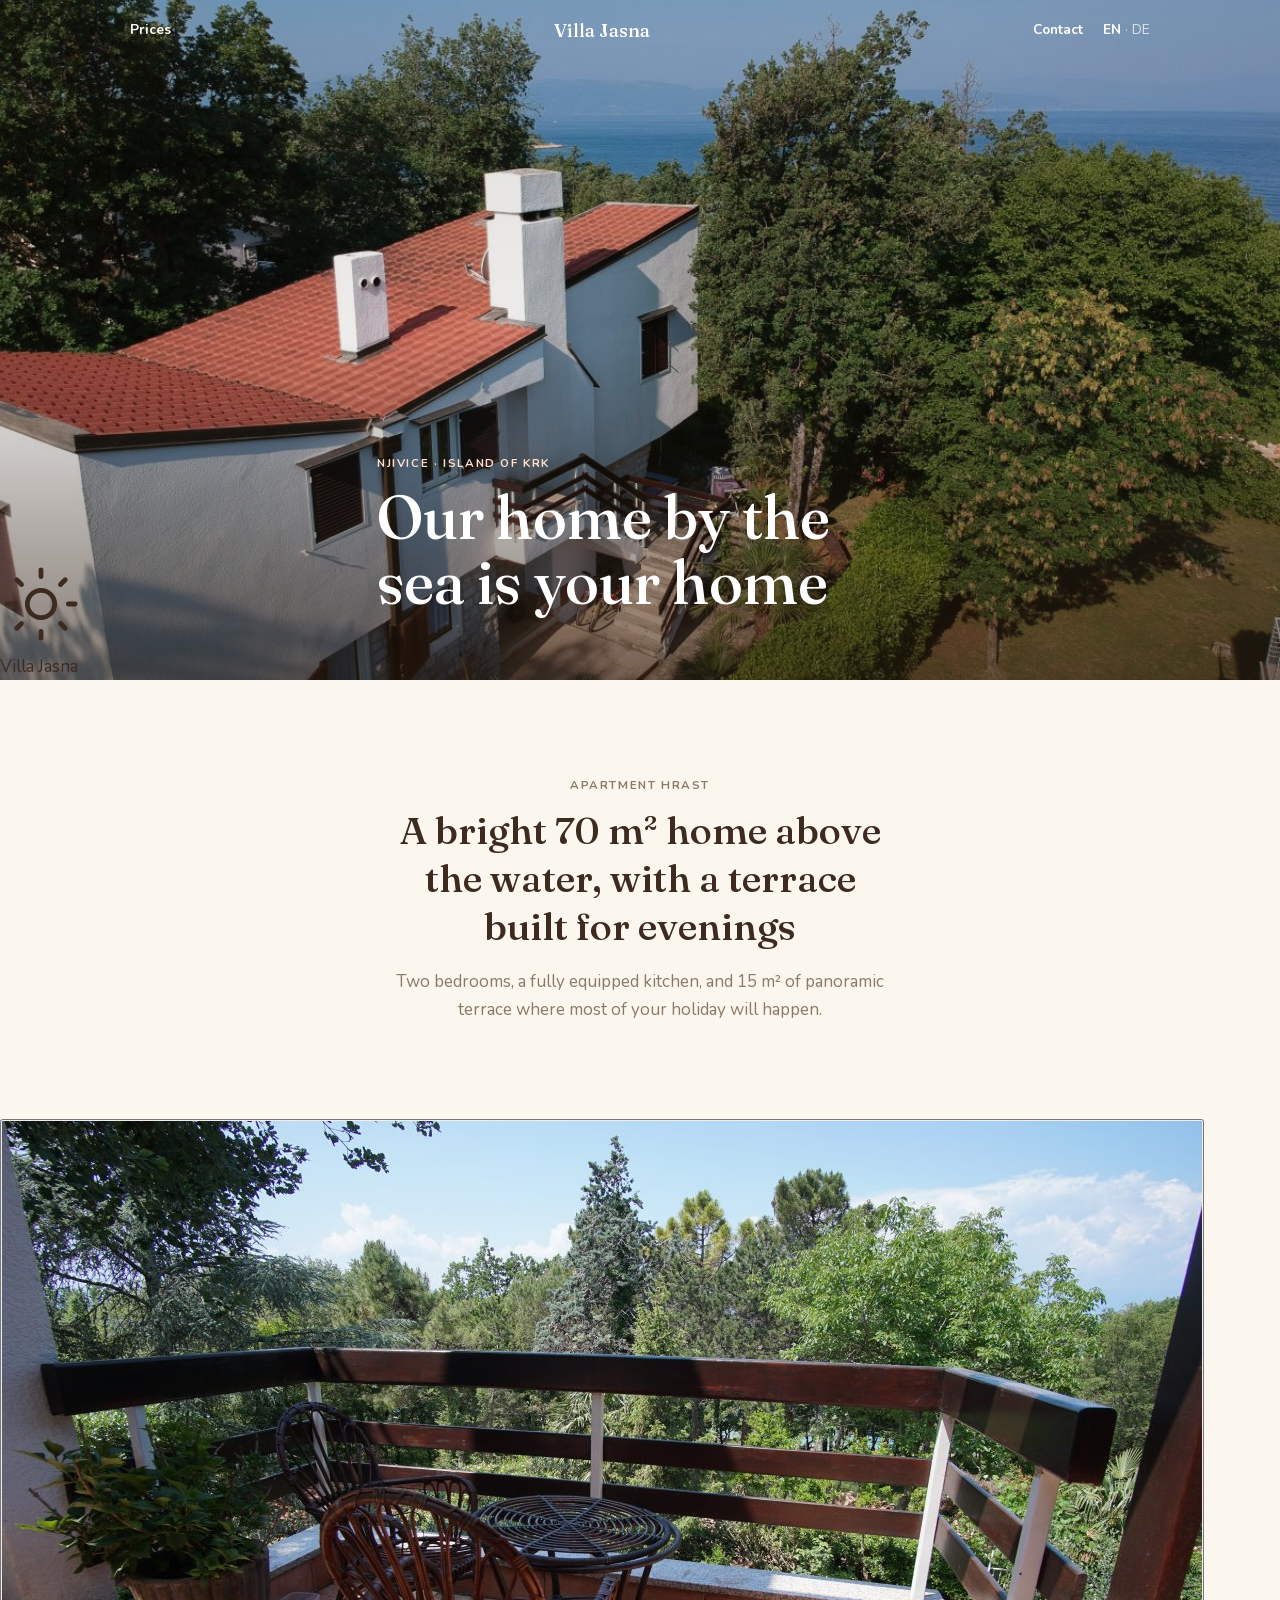
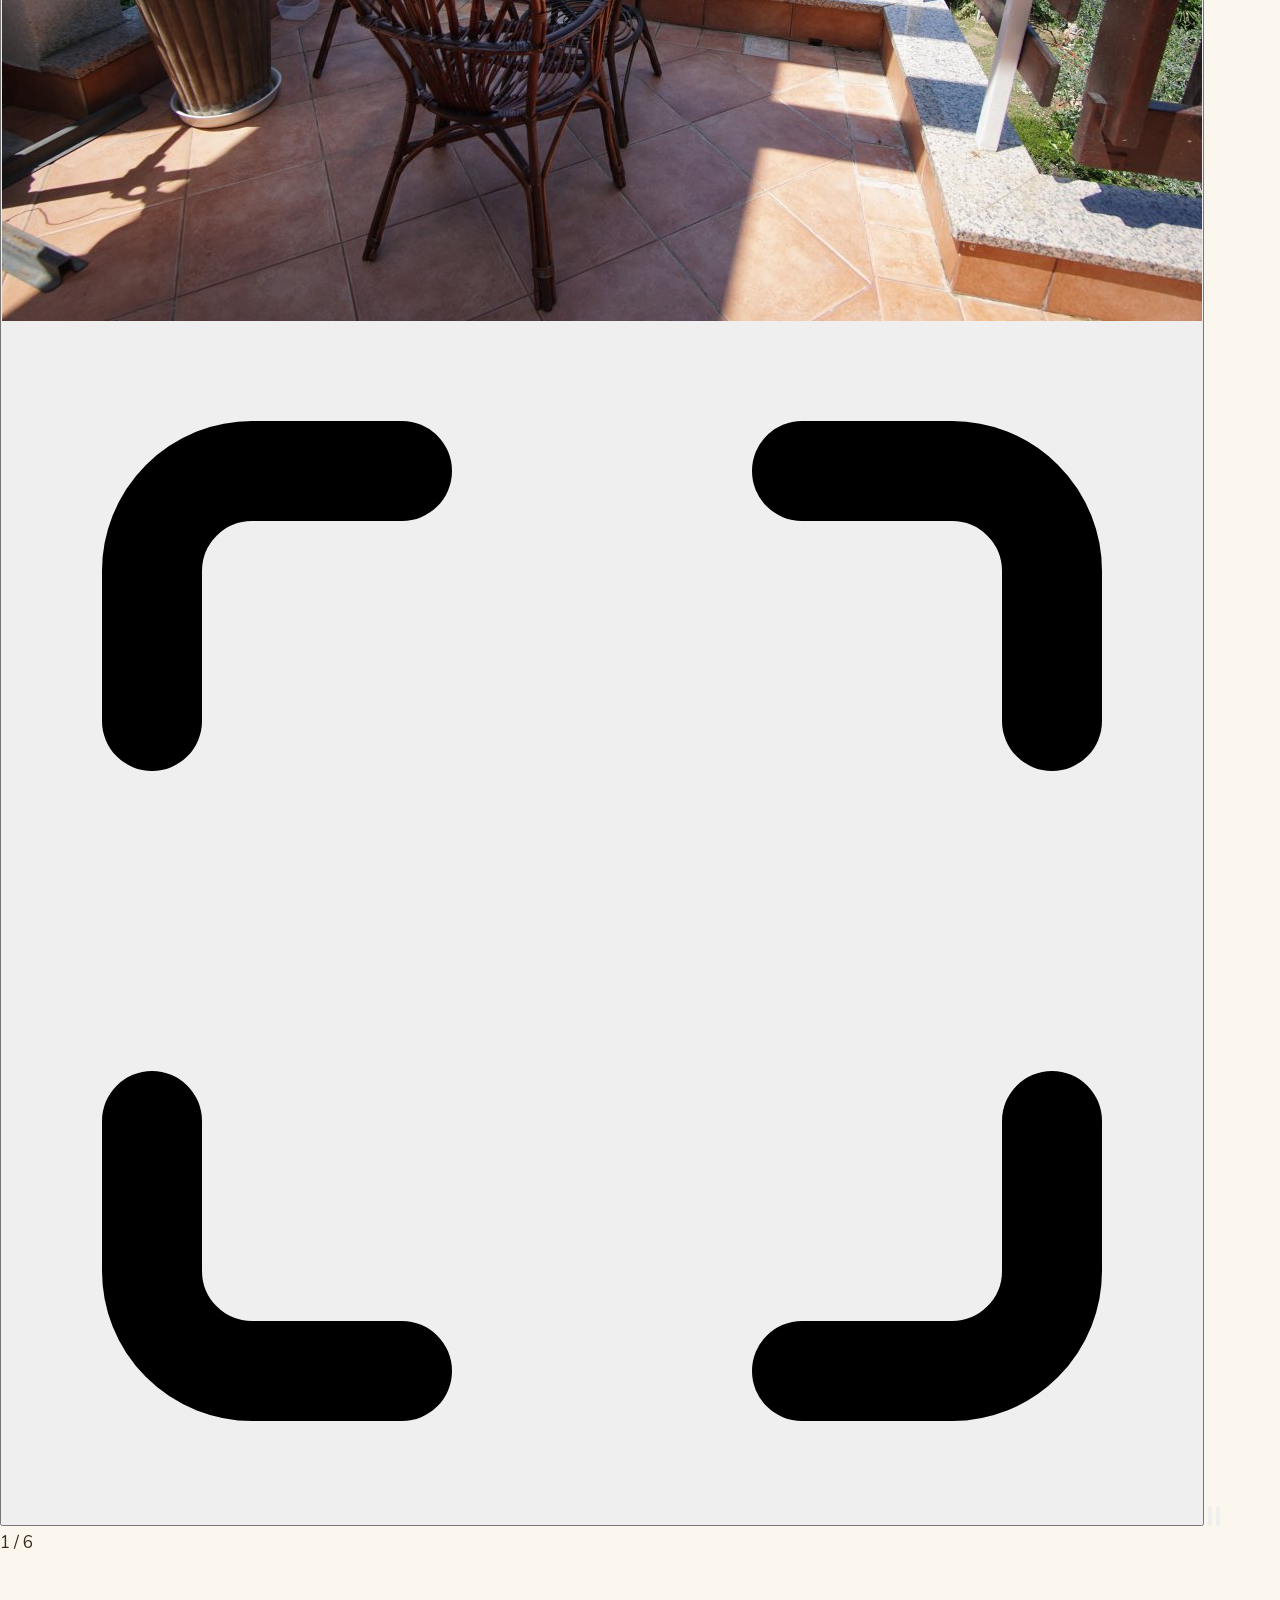
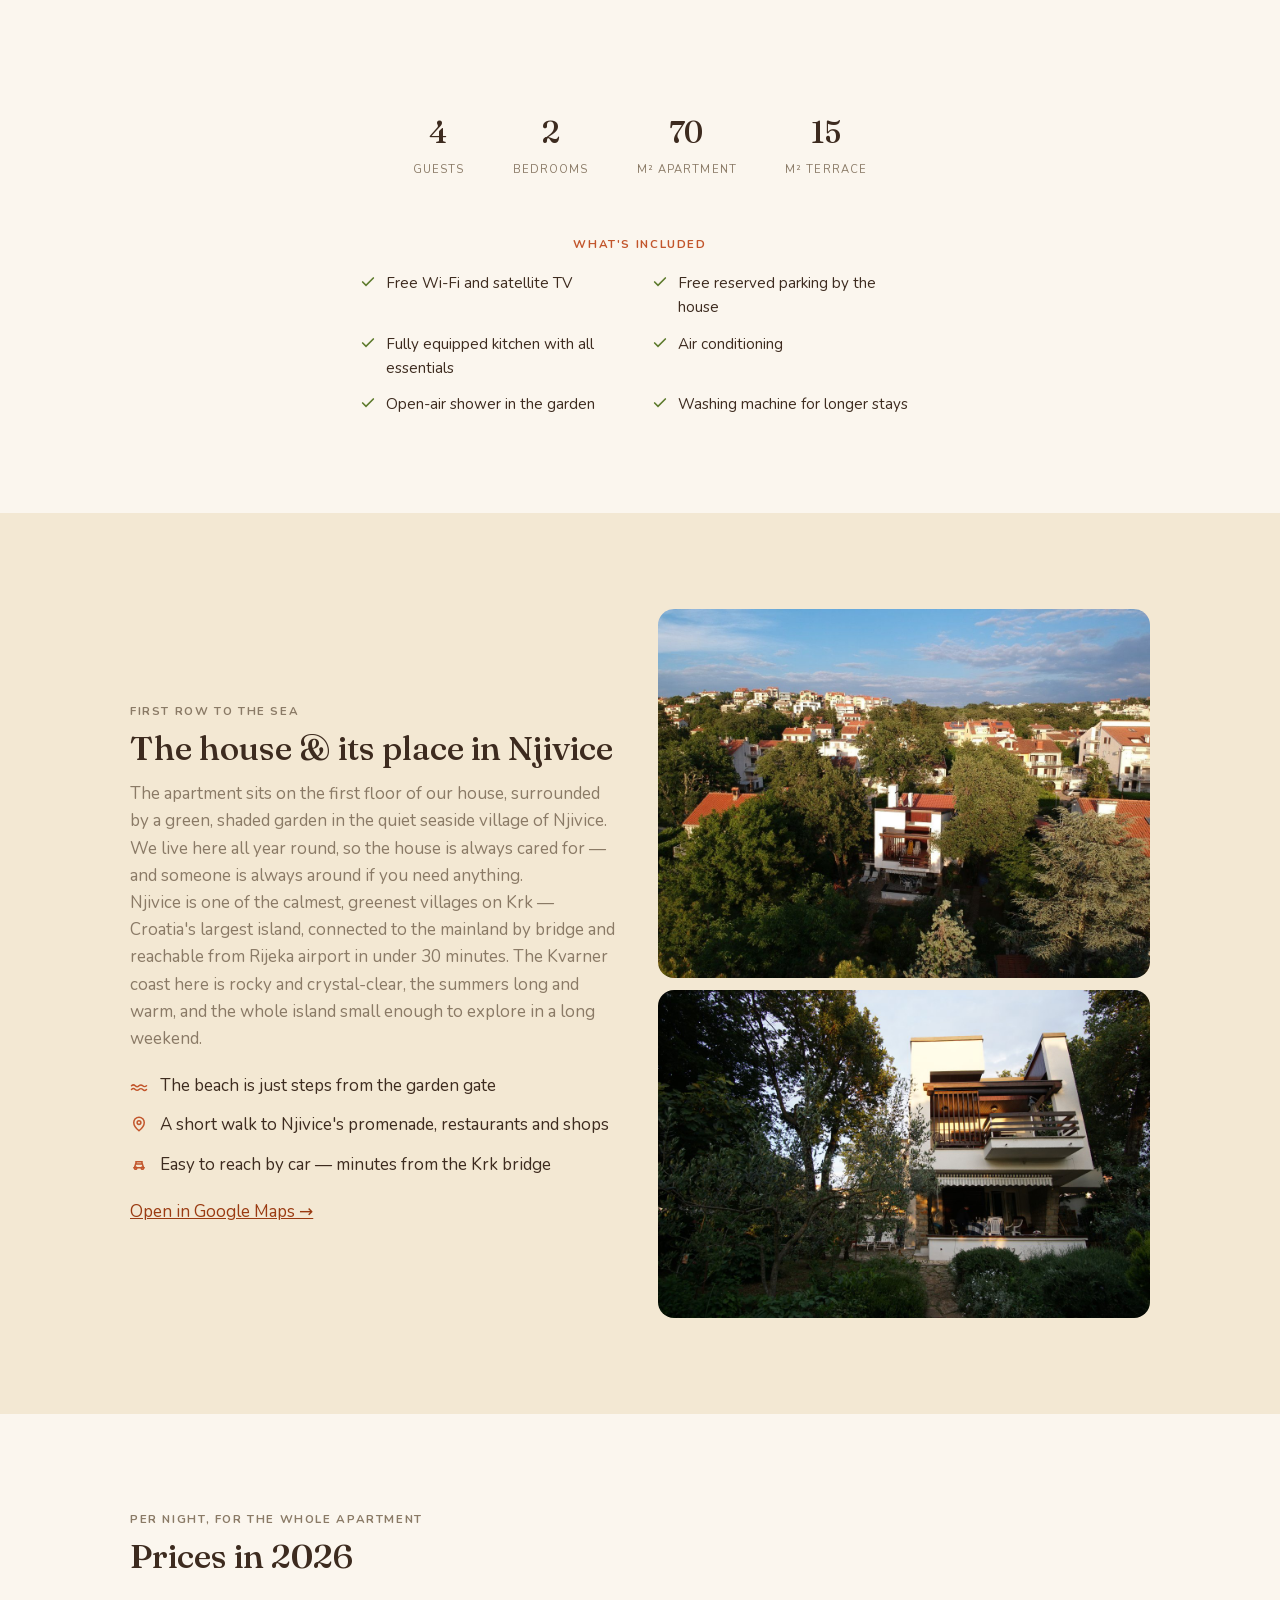
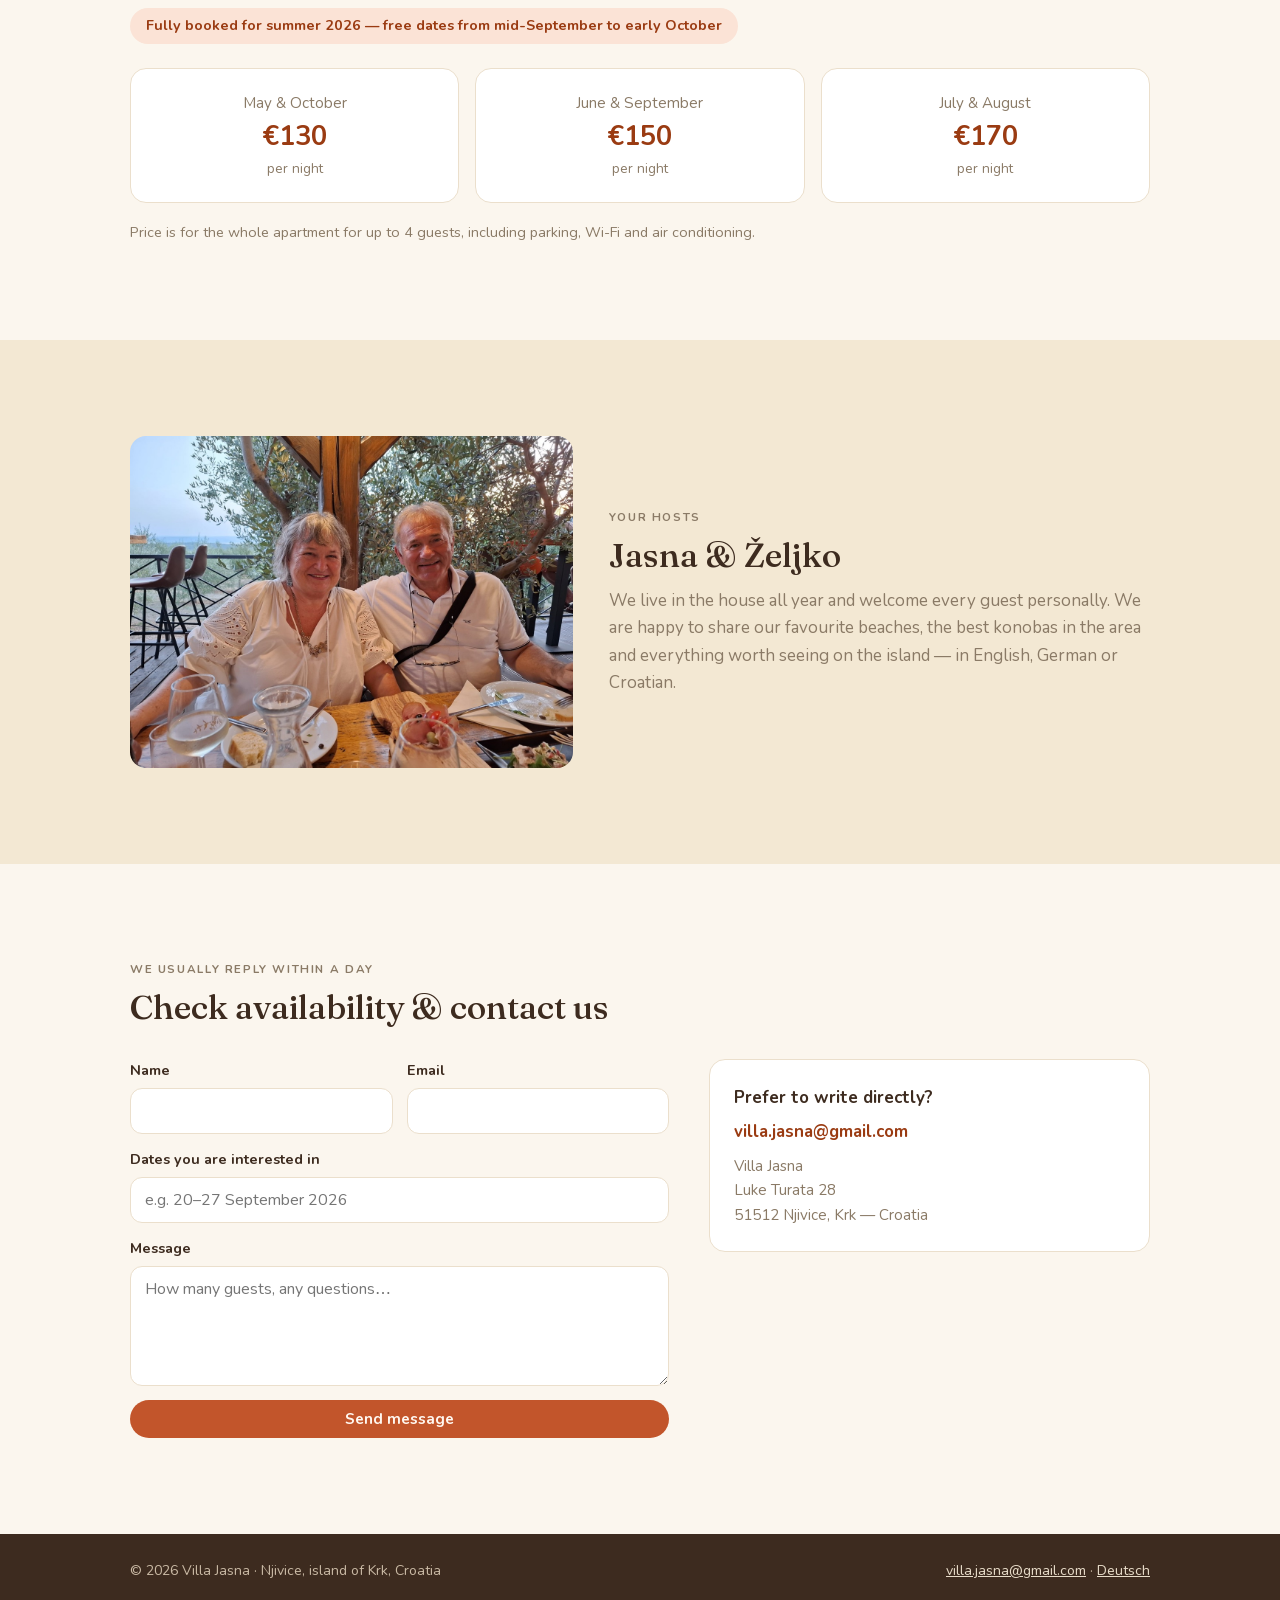
==== commit b1bebdd8: "Add files via upload" ====
--- a/index.html
+++ b/index.html
@@ -73,20 +73,23 @@
     "checkoutTime": "10:00"
   }
   </script>
-  <link rel="stylesheet" href="assets/css/style.css?v=5">
+  <link rel="stylesheet" href="assets/css/style.css?v=7">
   <link rel="icon" href="data:image/svg+xml,%3Csvg xmlns='http://www.w3.org/2000/svg' viewBox='0 0 24 24'%3E%3Ccircle cx='12' cy='12' r='5' fill='%23c2552b'/%3E%3C/svg%3E">
 </head>
 <body>
 
 <header class="site-header">
   <div class="wrap">
-    <a class="brand" href="#top" aria-label="Villa Jasna — back to top">
-      <svg viewBox="0 0 24 24" fill="none" stroke="currentColor" stroke-width="2" stroke-linecap="round" aria-hidden="true"><circle cx="12" cy="12" r="4"/><path d="M12 2v2M12 20v2M4.9 4.9l1.4 1.4M17.7 17.7l1.4 1.4M2 12h2M20 12h2M4.9 19.1l1.4-1.4M17.7 6.3l1.4-1.4"/></svg>
-      Villa Jasna
-    </a>
+    <div class="header-left">
+      <nav class="nav-links" aria-label="Quick links">
+        <a href="#prices">Prices</a>
+      </nav>
+    </div>
+    <div class="header-center">
+      <a class="brand" href="#top" aria-label="Villa Jasna — back to top">Villa Jasna</a>
+    </div>
     <div class="header-right">
       <nav class="nav-links" aria-label="Quick links">
-        <a href="#prices">Prices</a>
         <a href="#contact">Contact</a>
       </nav>
       <nav class="lang" aria-label="Language">
@@ -101,6 +104,10 @@
   <div class="hero">
     <img src="assets/img/villa-jasna-aerial-sea.jpg" alt="Aerial view of Villa Jasna with the sea directly behind the house" fetchpriority="high">
     <div class="hero-overlay">
+      <div class="hero-mark">
+        <svg viewBox="0 0 24 24" fill="none" stroke="currentColor" stroke-width="1.4" stroke-linecap="round" aria-hidden="true"><circle cx="12" cy="12" r="4"/><path d="M12 2v2M12 20v2M4.9 4.9l1.4 1.4M17.7 17.7l1.4 1.4M2 12h2M20 12h2M4.9 19.1l1.4-1.4M17.7 6.3l1.4-1.4"/></svg>
+        <span>Villa Jasna</span>
+      </div>
       <div class="wrap hero-content">
         <p class="kicker">Njivice · island of Krk</p>
         <h1>Our home by the sea is your home <span class="sr-only">— holiday apartment in Njivice, Krk island, Croatia</span></h1>
@@ -116,8 +123,14 @@
     </div>
   </section>
 
-  <div class="photo-break">
-    <img src="assets/img/terrace-seating.jpg" alt="Terrace with table and wicker chairs overlooking greenery and the sea" loading="lazy">
+  <div class="carousel" aria-label="Apartment photos carousel">
+    <button type="button" class="carousel-img-btn" aria-label="View full screen">
+      <img class="carousel-img" src="assets/img/terrace-seating.jpg" alt="Terrace with table and wicker chairs overlooking greenery and the sea" loading="lazy">
+      <span class="carousel-expand" aria-hidden="true"><svg viewBox="0 0 24 24" fill="none" stroke="currentColor" stroke-width="2" stroke-linecap="round" stroke-linejoin="round"><path d="M8 3H5a2 2 0 0 0-2 2v3M16 3h3a2 2 0 0 1 2 2v3M8 21H5a2 2 0 0 1-2-2v-3M16 21h3a2 2 0 0 0 2-2v-3"/></svg></span>
+    </button>
+    <button type="button" class="carousel-prev" aria-label="Previous photo"><svg viewBox="0 0 24 24" fill="none" stroke="currentColor" stroke-width="2" stroke-linecap="round" stroke-linejoin="round"><path d="M15 6l-6 6l6 6"/></svg></button>
+    <button type="button" class="carousel-next" aria-label="Next photo"><svg viewBox="0 0 24 24" fill="none" stroke="currentColor" stroke-width="2" stroke-linecap="round" stroke-linejoin="round"><path d="M9 6l6 6l-6 6"/></svg></button>
+    <p class="carousel-counter" aria-live="polite">1 / 6</p>
   </div>
 
   <section>
@@ -127,9 +140,6 @@
         <div><p class="big">2</p><p class="label">Bedrooms</p></div>
         <div><p class="big">70</p><p class="label">m² apartment</p></div>
         <div><p class="big">15</p><p class="label">m² terrace</p></div>
-      </div>
-      <div class="gallery-trigger-wrap">
-        <button type="button" class="gallery-trigger">View the gallery <span>(6 photos)</span></button>
       </div>
       <div class="gallery" aria-label="Apartment photos" hidden>
         <button type="button"><img src="assets/img/terrace-seating.jpg" alt="Terrace with table and wicker chairs overlooking greenery and the sea" loading="lazy"></button>
@@ -275,6 +285,6 @@
   <span class="lb-counter" aria-live="polite"></span>
 </div>
 
-<script src="assets/js/main.js?v=5"></script>
+<script src="assets/js/main.js?v=7"></script>
 </body>
 </html>
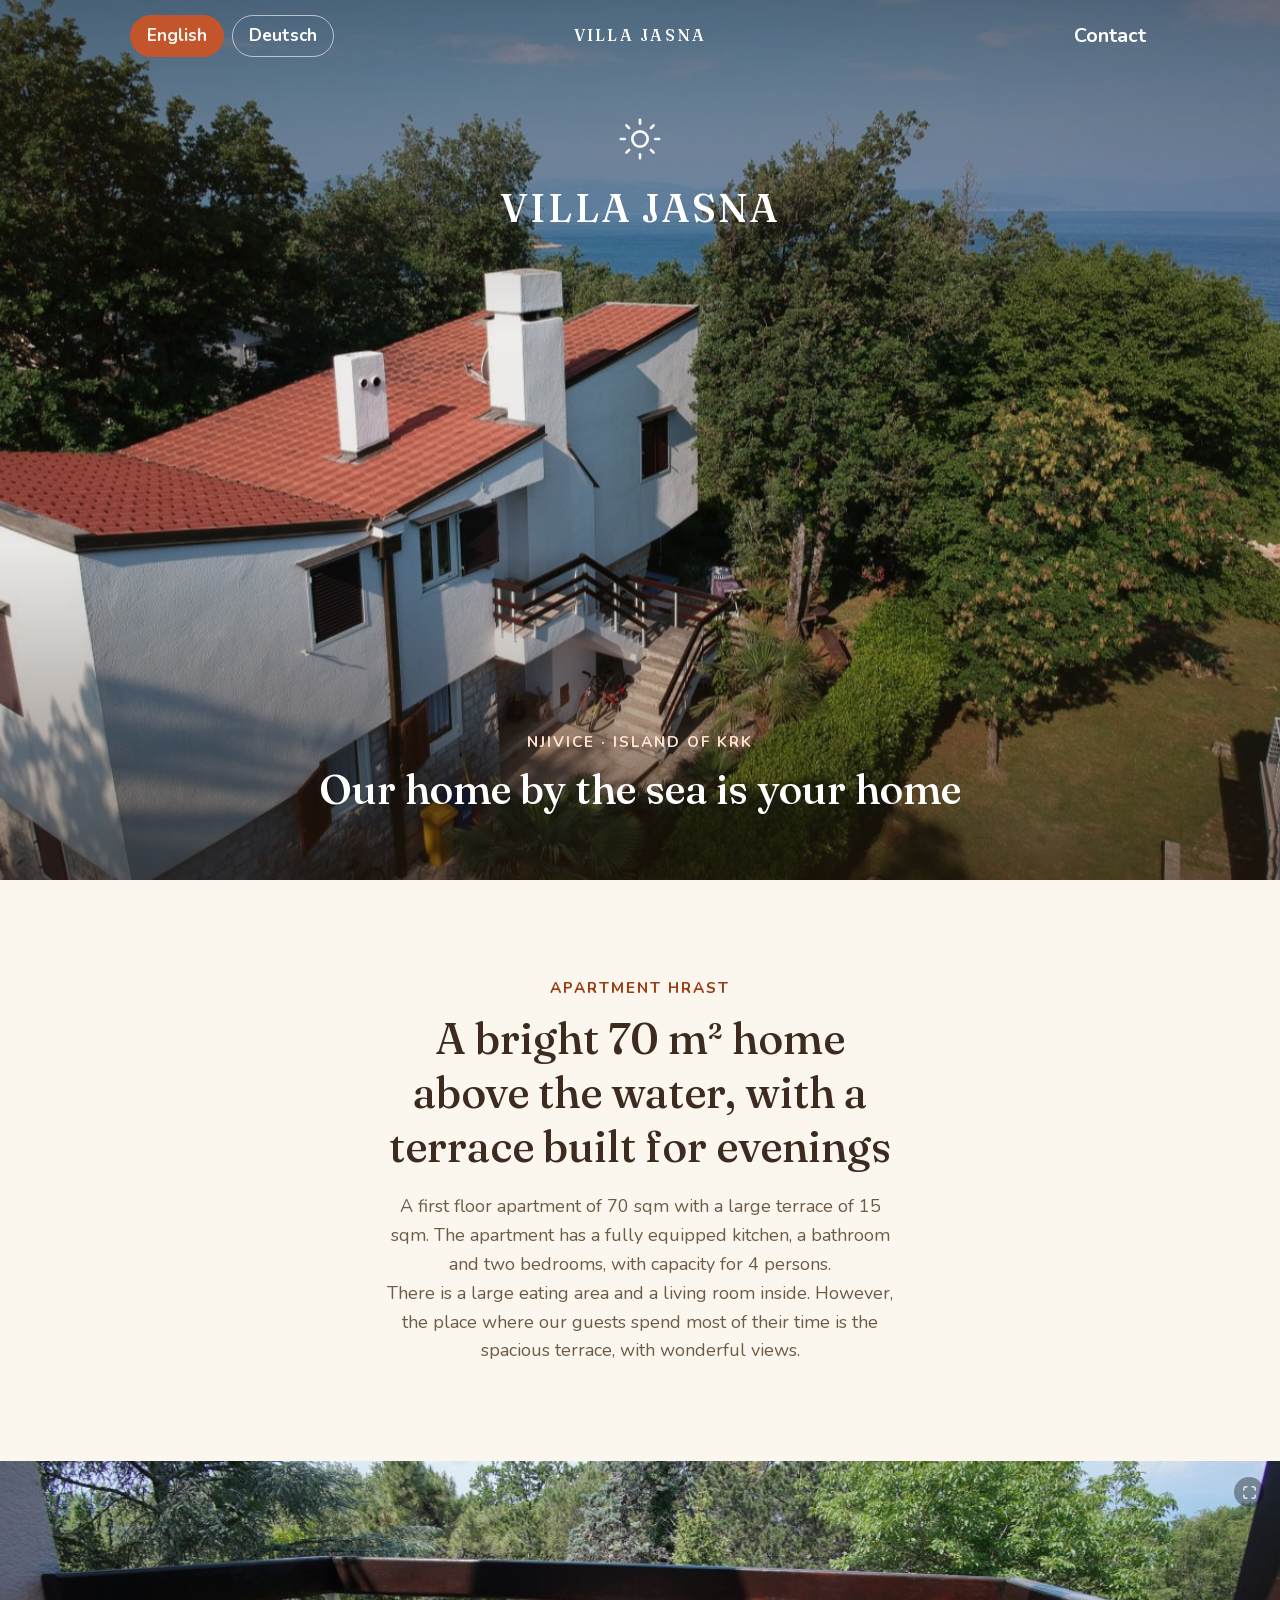
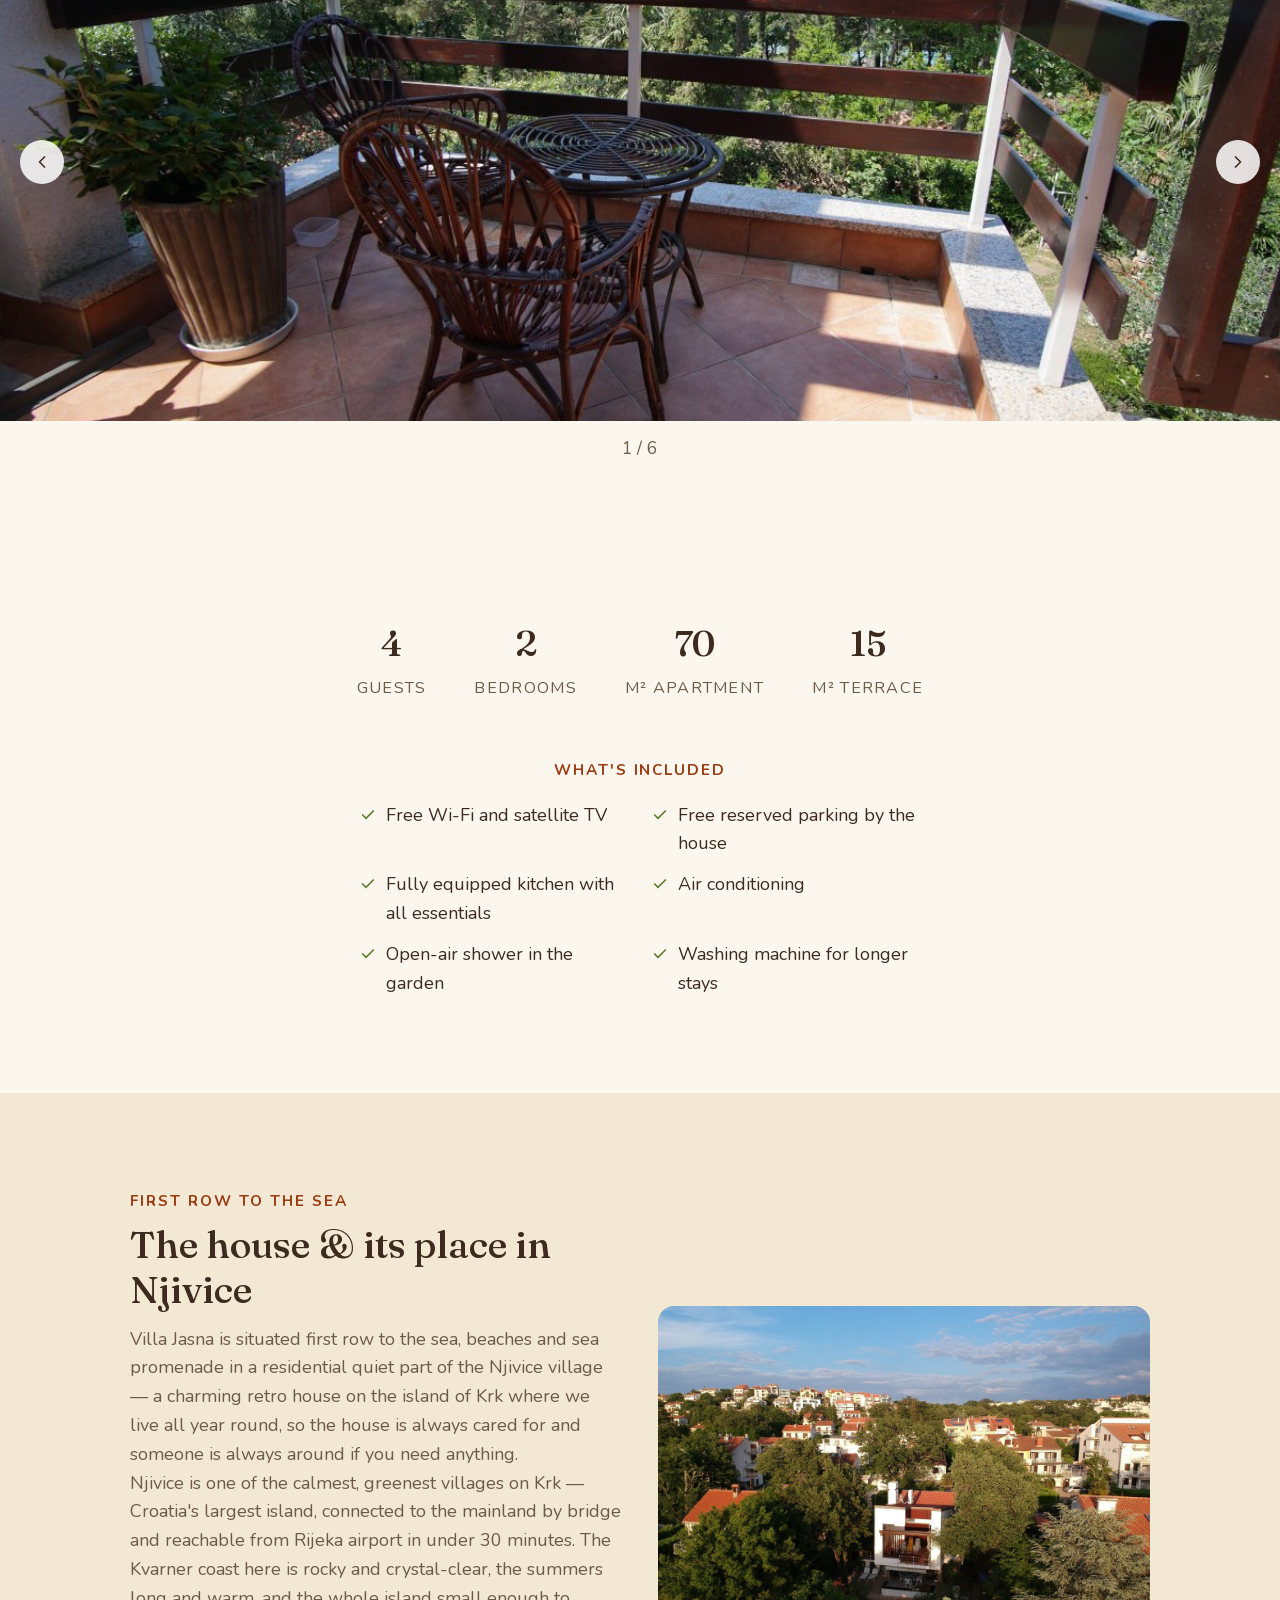
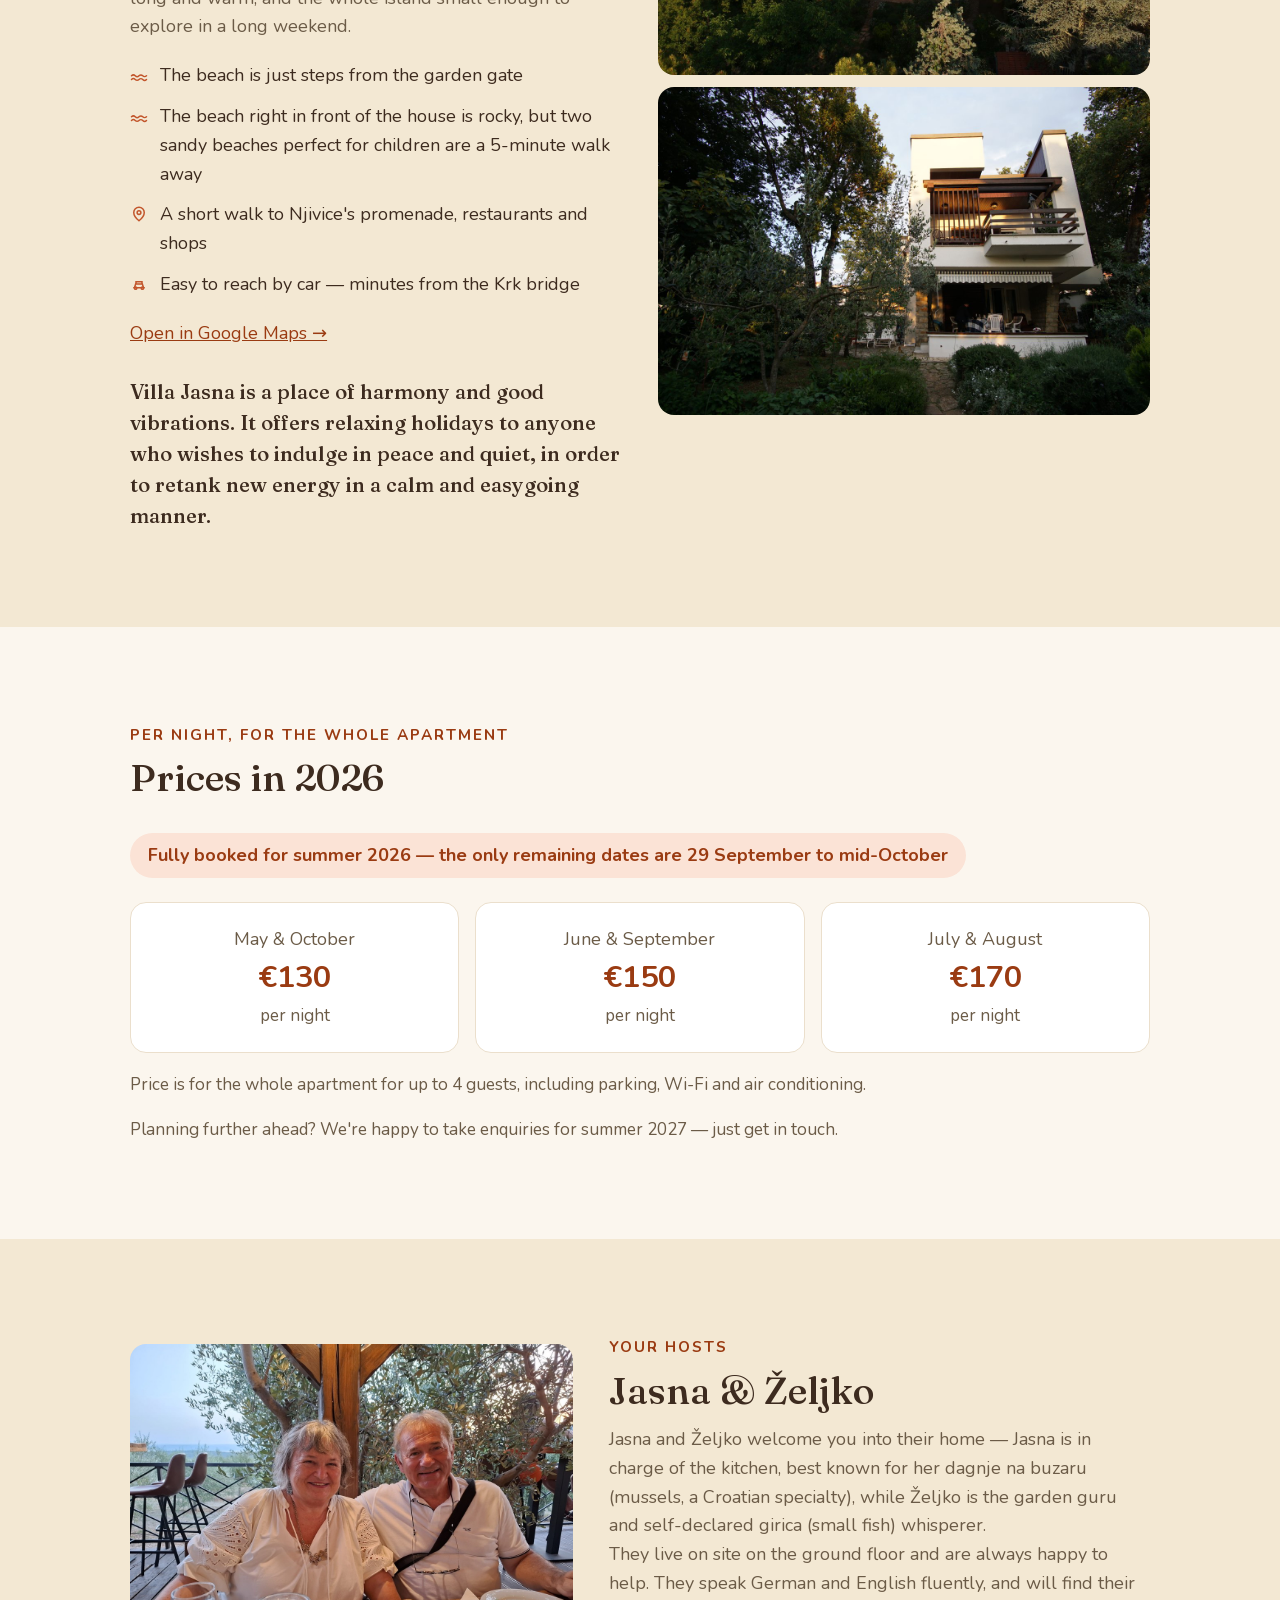
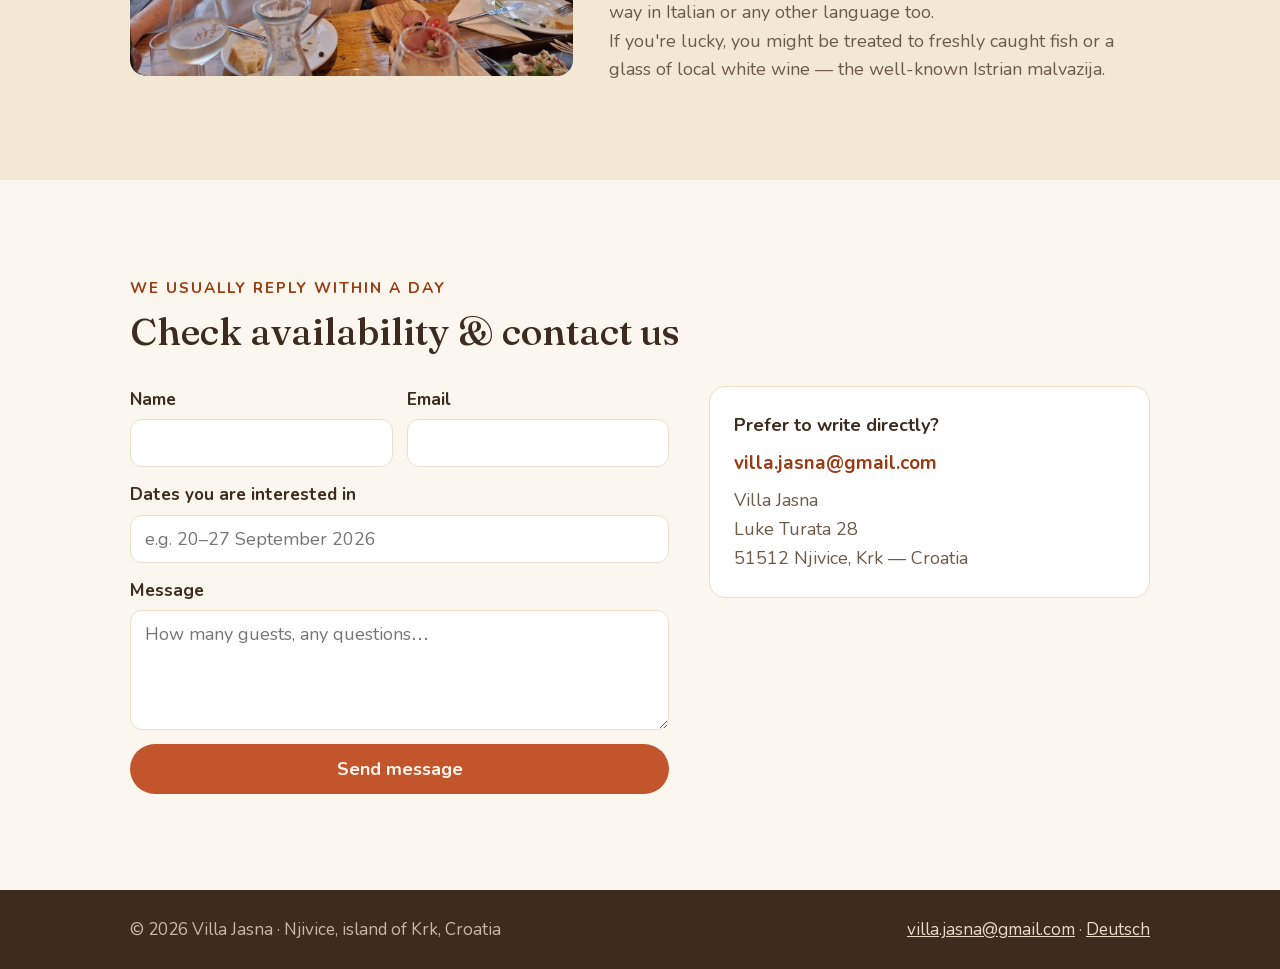
==== commit abf27911: "Add files via upload" ====
--- a/index.html
+++ b/index.html
@@ -73,7 +73,7 @@
     "checkoutTime": "10:00"
   }
   </script>
-  <link rel="stylesheet" href="assets/css/style.css?v=7">
+  <link rel="stylesheet" href="assets/css/style.css?v=13">
   <link rel="icon" href="data:image/svg+xml,%3Csvg xmlns='http://www.w3.org/2000/svg' viewBox='0 0 24 24'%3E%3Ccircle cx='12' cy='12' r='5' fill='%23c2552b'/%3E%3C/svg%3E">
 </head>
 <body>
@@ -81,8 +81,8 @@
 <header class="site-header">
   <div class="wrap">
     <div class="header-left">
-      <nav class="nav-links" aria-label="Quick links">
-        <a href="#prices">Prices</a>
+      <nav class="lang-switch" aria-label="Language">
+        <span class="active" aria-current="page">English</span><a href="de/" lang="de" hreflang="de">Deutsch</a>
       </nav>
     </div>
     <div class="header-center">
@@ -91,9 +91,6 @@
     <div class="header-right">
       <nav class="nav-links" aria-label="Quick links">
         <a href="#contact">Contact</a>
-      </nav>
-      <nav class="lang" aria-label="Language">
-        <span class="active" aria-current="page">EN</span> · <a href="de/" lang="de" hreflang="de">DE</a>
       </nav>
     </div>
   </div>
@@ -119,7 +116,8 @@
     <div class="wrap intro-block">
       <p class="kicker">Apartment Hrast</p>
       <h2>A bright 70 m² home above the water, with a terrace built for evenings</h2>
-      <p>Two bedrooms, a fully equipped kitchen, and 15 m² of panoramic terrace where most of your holiday will happen.</p>
+      <p>A first floor apartment of 70 sqm with a large terrace of 15 sqm. The apartment has a fully equipped kitchen, a bathroom and two bedrooms, with capacity for 4 persons.</p>
+      <p>There is a large eating area and a living room inside. However, the place where our guests spend most of their time is the spacious terrace, with wonderful views.</p>
     </div>
   </section>
 
@@ -170,15 +168,17 @@
           <div class="section-head" style="margin-bottom: 0;">
             <p class="kicker">First row to the sea</p>
             <h2>The house &amp; its place in Njivice</h2>
-            <p>The apartment sits on the first floor of our house, surrounded by a green, shaded garden in the quiet seaside village of Njivice. We live here all year round, so the house is always cared for — and someone is always around if you need anything.</p>
+            <p>Villa Jasna is situated first row to the sea, beaches and sea promenade in a residential quiet part of the Njivice village — a charming retro house on the island of Krk where we live all year round, so the house is always cared for and someone is always around if you need anything.</p>
             <p>Njivice is one of the calmest, greenest villages on Krk — Croatia's largest island, connected to the mainland by bridge and reachable from Rijeka airport in under 30 minutes. The Kvarner coast here is rocky and crystal-clear, the summers long and warm, and the whole island small enough to explore in a long weekend.</p>
           </div>
           <ul class="loc-points">
             <li><svg viewBox="0 0 24 24" fill="none" stroke="currentColor" stroke-width="2" stroke-linecap="round" aria-hidden="true"><path d="M2 18c1.5-1.5 3.5-1.5 5 0s3.5 1.5 5 0 3.5-1.5 5 0 3.5 1.5 5 0M2 13c1.5-1.5 3.5-1.5 5 0s3.5 1.5 5 0 3.5-1.5 5 0 3.5 1.5 5 0"/></svg>The beach is just steps from the garden gate</li>
+            <li><svg viewBox="0 0 24 24" fill="none" stroke="currentColor" stroke-width="2" stroke-linecap="round" aria-hidden="true"><path d="M2 18c1.5-1.5 3.5-1.5 5 0s3.5 1.5 5 0 3.5-1.5 5 0 3.5 1.5 5 0M2 13c1.5-1.5 3.5-1.5 5 0s3.5 1.5 5 0 3.5-1.5 5 0 3.5 1.5 5 0"/></svg>The beach right in front of the house is rocky, but two sandy beaches perfect for children are a 5-minute walk away</li>
             <li><svg viewBox="0 0 24 24" fill="none" stroke="currentColor" stroke-width="2" stroke-linecap="round" aria-hidden="true"><path d="M12 21s-7-5.5-7-11a7 7 0 0 1 14 0c0 5.5-7 11-7 11z"/><circle cx="12" cy="10" r="2.5"/></svg>A short walk to Njivice's promenade, restaurants and shops</li>
             <li><svg viewBox="0 0 24 24" fill="none" stroke="currentColor" stroke-width="2" stroke-linecap="round" aria-hidden="true"><path d="M5 17h14M6 17l1.5-5h9L18 17M8 12V9h8v3"/><circle cx="7.5" cy="17.5" r="1.5"/><circle cx="16.5" cy="17.5" r="1.5"/></svg>Easy to reach by car — minutes from the Krk bridge</li>
           </ul>
           <p style="margin-top: 20px;"><a href="https://maps.google.com/?q=Luke+Turata+28,+51512+Njivice,+Croatia" rel="noopener" target="_blank">Open in Google Maps →</a></p>
+          <p style="margin-top: 28px; font-family: var(--font-serif); font-size: 1.15rem; line-height: 1.5; color: var(--ink);">Villa Jasna is a place of harmony and good vibrations. It offers relaxing holidays to anyone who wishes to indulge in peace and quiet, in order to retank new energy in a calm and easygoing manner.</p>
         </div>
         <div class="pics">
           <img src="assets/img/villa-jasna-aerial-njivice.jpg" alt="Aerial view of the house among trees with Njivice village behind" loading="lazy">
@@ -194,7 +194,7 @@
         <p class="kicker">Per night, for the whole apartment</p>
         <h2>Prices in 2026</h2>
       </div>
-      <p class="price-badge">Fully booked for summer 2026 — free dates from mid-September to early October</p>
+      <p class="price-badge">Fully booked for summer 2026 — the only remaining dates are 29 September to mid-October</p>
       <div class="price-cards">
         <div class="price-card">
           <p class="season">May &amp; October</p>
@@ -213,6 +213,7 @@
         </div>
       </div>
       <p class="price-note">Price is for the whole apartment for up to 4 guests, including parking, Wi-Fi and air conditioning.</p>
+      <p class="price-note">Planning further ahead? We're happy to take enquiries for summer 2027 — just get in touch.</p>
     </div>
   </section>
 
@@ -223,7 +224,9 @@
         <div class="section-head" style="margin-bottom: 0;">
           <p class="kicker">Your hosts</p>
           <h2>Jasna &amp; Željko</h2>
-          <p>We live in the house all year and welcome every guest personally. We are happy to share our favourite beaches, the best konobas in the area and everything worth seeing on the island — in English, German or Croatian.</p>
+          <p>Jasna and Željko welcome you into their home — Jasna is in charge of the kitchen, best known for her dagnje na buzaru (mussels, a Croatian specialty), while Željko is the garden guru and self-declared girica (small fish) whisperer.</p>
+          <p>They live on site on the ground floor and are always happy to help. They speak German and English fluently, and will find their way in Italian or any other language too.</p>
+          <p>If you're lucky, you might be treated to freshly caught fish or a glass of local white wine — the well-known Istrian malvazija.</p>
         </div>
       </div>
     </div>
@@ -260,7 +263,7 @@
         <div class="direct-box">
           <strong>Prefer to write directly?</strong>
           <a class="mail" href="mailto:villa.jasna@gmail.com">villa.jasna@gmail.com</a>
-          <p style="color: var(--muted); font-size: 0.95rem;">Villa Jasna<br>Luke Turata 28<br>51512 Njivice, Krk — Croatia</p>
+          <p style="color: var(--muted); font-size: 1rem;">Villa Jasna<br>Luke Turata 28<br>51512 Njivice, Krk — Croatia</p>
         </div>
       </div>
     </div>
@@ -285,6 +288,6 @@
   <span class="lb-counter" aria-live="polite"></span>
 </div>
 
-<script src="assets/js/main.js?v=7"></script>
+<script src="assets/js/main.js?v=13"></script>
 </body>
 </html>
--- a/assets/css/style.css
+++ b/assets/css/style.css
@@ -36,7 +36,7 @@
   --card: #ffffff;
   --sand: #f3e8d3;
   --ink: #3d2b1f;
-  --muted: #8a7a66;
+  --muted: #6b5b47;
   --terra: #c2552b;
   --terra-dark: #9a3b12;
   --terra-soft: #fbe3d6;
@@ -48,23 +48,23 @@
 
 * { box-sizing: border-box; margin: 0; padding: 0; }
 .sr-only { position: absolute; width: 1px; height: 1px; padding: 0; margin: -1px; overflow: hidden; clip: rect(0,0,0,0); white-space: nowrap; border-width: 0; }
-html { scroll-behavior: smooth; scroll-padding-top: 60px; }
+html { scroll-behavior: smooth; scroll-padding-top: 72px; font-size: 112.5%; }
 body {
   font-family: "Nunito", system-ui, sans-serif;
   background: var(--bg);
   color: var(--ink);
   line-height: 1.6;
-  font-size: 17px;
+  font-size: 18px;
 }
 img { max-width: 100%; display: block; }
 a { color: var(--terra-dark); }
 h1, h2 { font-family: var(--font-serif); font-weight: 500; }
 .kicker {
-  font-size: 0.72rem;
-  letter-spacing: 0.14em;
+  font-size: 0.85rem;
+  letter-spacing: 0.13em;
   text-transform: uppercase;
   font-weight: 700;
-  color: var(--terra);
+  color: var(--terra-dark);
 }
 
 .wrap { max-width: 1060px; margin: 0 auto; padding: 0 20px; }
@@ -86,48 +86,71 @@
   border-bottom-color: var(--line);
 }
 .site-header .wrap {
-  display: flex;
-  align-items: center;
-  justify-content: space-between;
-  height: 60px;
-}
+  display: grid;
+  grid-template-columns: 1fr auto 1fr;
+  align-items: center;
+  column-gap: 16px;
+  height: 72px;
+}
+.header-left { display: flex; align-items: center; }
+.header-center { display: flex; justify-content: center; }
+.header-right { display: flex; align-items: center; justify-content: flex-end; gap: 22px; }
 .brand {
-  display: flex;
-  align-items: center;
-  gap: 8px;
   font-family: var(--font-serif);
-  font-weight: 500;
-  font-size: 1.2rem;
+  font-size: 0.9rem;
+  letter-spacing: 0.14em;
+  text-transform: uppercase;
   color: #fff;
   text-decoration: none;
+  white-space: nowrap;
   transition: color 0.25s ease;
 }
 .site-header.scrolled .brand { color: var(--terra-dark); }
-.brand svg { width: 22px; height: 22px; }
-.header-right { display: flex; align-items: center; gap: 20px; }
-.nav-links { display: flex; align-items: center; gap: 18px; }
+.nav-links { display: flex; align-items: center; gap: 20px; }
 .nav-links a {
-  font-size: 0.85rem;
+  font-size: 1.1rem;
   font-weight: 700;
   color: #fff;
   text-decoration: none;
+  padding: 10px 4px;
   transition: color 0.25s ease;
 }
 .nav-links a:hover { color: var(--terra-soft); }
 .site-header.scrolled .nav-links a { color: var(--ink); }
 .site-header.scrolled .nav-links a:hover { color: var(--terra-dark); }
-.lang { font-size: 0.85rem; color: rgba(255, 255, 255, 0.75); transition: color 0.25s ease; }
-.lang a { text-decoration: none; color: inherit; }
-.lang .active { color: #fff; font-weight: 700; }
-.site-header.scrolled .lang { color: var(--muted); }
-.site-header.scrolled .lang .active { color: var(--terra-dark); }
+.lang-switch { display: inline-flex; align-items: center; gap: 8px; }
+.lang-switch a,
+.lang-switch .active {
+  display: inline-block;
+  padding: 9px 16px;
+  font-size: 0.95rem;
+  font-weight: 700;
+  line-height: 1.3;
+  text-decoration: none;
+  border-radius: 999px;
+  border: 1px solid rgba(255, 255, 255, 0.6);
+  transition: color 0.25s ease, background 0.15s ease, border-color 0.25s ease;
+}
+.lang-switch a {
+  color: #fff;
+  background: transparent;
+}
+.lang-switch a:hover { background: rgba(255, 255, 255, 0.15); border-color: #fff; }
+.lang-switch .active {
+  background: var(--terra);
+  color: #fff7f0;
+  border-color: var(--terra);
+}
+.site-header.scrolled .lang-switch a { color: var(--ink); border-color: var(--line); }
+.site-header.scrolled .lang-switch a:hover { background: var(--terra-soft); border-color: var(--terra-soft); }
+.site-header.scrolled .lang-switch .active { background: var(--terra); color: #fff7f0; border-color: var(--terra); }
 .btn {
   display: inline-block;
   background: var(--terra);
   color: #fff7f0;
   font-weight: 700;
-  font-size: 0.95rem;
-  padding: 9px 22px;
+  font-size: 1rem;
+  padding: 13px 26px;
   border-radius: 999px;
   text-decoration: none;
   border: none;
@@ -143,26 +166,70 @@
 .btn-ghost:hover { background: #ffffff; }
 
 /* Hero */
-.hero { position: relative; }
+.hero {
+  position: relative;
+  overflow: hidden;
+  height: min(100vh, 880px);
+  height: min(100dvh, 880px);
+}
 .hero img {
   width: 100%;
-  height: min(82vh, 680px);
+  height: 100%;
   object-fit: cover;
+  opacity: 0;
+  animation: hero-fade-in 1.4s ease-out forwards;
 }
 .hero-overlay {
   position: absolute;
   inset: 0;
-  background: linear-gradient(to top, rgba(40, 24, 12, 0.58) 0%, rgba(40, 24, 12, 0.08) 50%, rgba(40, 24, 12, 0.15) 100%);
-  display: flex;
-  align-items: flex-end;
-}
-.hero-content { padding-bottom: 64px; color: #fff; }
-.hero-content .kicker { color: #ffe1ce; margin-bottom: 12px; }
+  background: linear-gradient(to top, rgba(40, 24, 12, 0.55) 0%, rgba(40, 24, 12, 0.1) 38%, rgba(40, 24, 12, 0.08) 62%, rgba(40, 24, 12, 0.45) 100%);
+  display: flex;
+  flex-direction: column;
+}
+.hero-mark {
+  padding-top: 116px;
+  display: flex;
+  flex-direction: column;
+  align-items: center;
+  color: #fff;
+  text-align: center;
+  opacity: 0;
+  animation: hero-rise-in 1.1s cubic-bezier(0.5, 0, 0, 1) 0.3s forwards;
+}
+.hero-mark svg { width: 46px; height: 46px; margin-bottom: 14px; opacity: 0.95; }
+.hero-mark span {
+  font-family: var(--font-serif);
+  font-size: clamp(1.6rem, 4vw, 2.2rem);
+  letter-spacing: 0.05em;
+  text-transform: uppercase;
+}
+.hero-content {
+  margin-top: auto;
+  text-align: center;
+  color: #fff;
+  padding-bottom: 64px;
+  opacity: 0;
+  animation: hero-rise-in 1.1s cubic-bezier(0.5, 0, 0, 1) 0.55s forwards;
+}
+.hero-content .kicker { color: #ffe1ce; margin-bottom: 10px; }
 .hero-content h1 {
-  font-size: clamp(2.2rem, 6vw, 3.8rem);
-  line-height: 1.08;
-  max-width: 16ch;
+  font-size: clamp(1.6rem, 3.6vw, 2.3rem);
+  line-height: 1.25;
+  max-width: 26ch;
+  margin: 0 auto;
   text-wrap: balance;
+}
+
+@keyframes hero-fade-in {
+  from { opacity: 0; }
+  to { opacity: 1; }
+}
+@keyframes hero-rise-in {
+  from { opacity: 0; transform: translateY(24px); }
+  to { opacity: 1; transform: translateY(0); }
+}
+@media (prefers-reduced-motion: reduce) {
+  .hero img, .hero-mark, .hero-content { animation: none; opacity: 1; }
 }
 
 /* Sections */
@@ -175,21 +242,71 @@
   line-height: 1.2;
   margin-bottom: 12px;
 }
-.section-head p { color: var(--muted); }
+.section-head p:not(.kicker) { color: var(--muted); }
 
 /* Apartment intro + photo break + numbers */
 .intro-block { max-width: 560px; margin: 0 auto; text-align: center; }
 .intro-block .kicker { display: block; margin-bottom: 12px; }
 .intro-block h2 { font-size: clamp(1.6rem, 4vw, 2.4rem); line-height: 1.25; margin-bottom: 18px; }
-.intro-block p { color: var(--muted); }
-
-.photo-break { width: 100%; }
-.photo-break img {
+.intro-block p:not(.kicker) { color: var(--muted); }
+
+.carousel { position: relative; width: 100%; }
+.carousel-img-btn {
+  display: block;
+  width: 100%;
+  border: none;
+  padding: 0;
+  background: none;
+  cursor: pointer;
+}
+.carousel-img {
   width: 100%;
   height: min(70vh, 560px);
   object-fit: cover;
   display: block;
 }
+.carousel-prev, .carousel-next {
+  position: absolute;
+  top: 50%;
+  transform: translateY(-50%);
+  width: 44px;
+  height: 44px;
+  border-radius: 50%;
+  background: rgba(255, 255, 255, 0.85);
+  border: none;
+  cursor: pointer;
+  display: flex;
+  align-items: center;
+  justify-content: center;
+  color: var(--ink);
+  transition: background 0.15s;
+}
+.carousel-prev svg, .carousel-next svg { width: 20px; height: 20px; }
+.carousel-prev:hover, .carousel-next:hover { background: #fff; }
+.carousel-prev { left: 20px; }
+.carousel-next { right: 20px; }
+.carousel-expand {
+  position: absolute;
+  top: 16px;
+  right: 16px;
+  width: 30px;
+  height: 30px;
+  border-radius: 50%;
+  background: rgba(0, 0, 0, 0.35);
+  display: flex;
+  align-items: center;
+  justify-content: center;
+  color: #fff;
+  pointer-events: none;
+}
+.carousel-expand svg { width: 15px; height: 15px; }
+.carousel-counter {
+  text-align: center;
+  padding-top: 14px;
+  font-size: 0.95rem;
+  color: var(--muted);
+  letter-spacing: 0.03em;
+}
 
 .number-row {
   display: flex;
@@ -199,35 +316,13 @@
   text-align: center;
   margin: 56px 0;
 }
-.number-row .big { font-family: var(--font-serif); font-size: 1.9rem; color: var(--ink); }
+.number-row .big { font-family: var(--font-serif); font-size: 2rem; color: var(--ink); }
 .number-row .label {
-  font-size: 0.7rem;
-  letter-spacing: 0.1em;
+  font-size: 0.9rem;
+  letter-spacing: 0.08em;
   text-transform: uppercase;
   color: var(--muted);
   margin-top: 4px;
-}
-
-.gallery-trigger-wrap { text-align: center; margin-bottom: 56px; }
-.gallery-trigger {
-  background: none;
-  border: none;
-  cursor: pointer;
-  font-family: inherit;
-  font-size: 0.85rem;
-  font-weight: 700;
-  letter-spacing: 0.04em;
-  text-transform: uppercase;
-  color: var(--terra-dark);
-  border-bottom: 1px solid var(--terra-dark);
-  padding: 0 0 4px;
-}
-.gallery-trigger span {
-  font-weight: 400;
-  text-transform: none;
-  letter-spacing: 0;
-  color: var(--muted);
-  margin-left: 4px;
 }
 
 .amenities-block { max-width: 560px; margin: 0 auto; text-align: center; }
@@ -244,7 +339,7 @@
   gap: 10px;
   align-items: baseline;
   color: var(--ink);
-  font-size: 0.95rem;
+  font-size: 1rem;
 }
 .amenities svg { width: 16px; height: 16px; color: var(--olive); flex: none; transform: translateY(2px); }
 
@@ -291,8 +386,8 @@
   background: var(--terra-soft);
   color: var(--terra-dark);
   font-weight: 700;
-  font-size: 0.9rem;
-  padding: 6px 16px;
+  font-size: 1rem;
+  padding: 8px 18px;
   border-radius: 999px;
   margin-bottom: 24px;
 }
@@ -308,10 +403,10 @@
   padding: 22px 24px;
   text-align: center;
 }
-.price-card .season { color: var(--muted); font-size: 0.95rem; }
+.price-card .season { color: var(--muted); font-size: 1rem; }
 .price-card .amount { font-size: 1.7rem; font-weight: 700; color: var(--terra-dark); }
-.price-card .per { color: var(--muted); font-size: 0.85rem; }
-.price-note { color: var(--muted); font-size: 0.9rem; margin-top: 18px; }
+.price-card .per { color: var(--muted); font-size: 0.95rem; }
+.price-note { color: var(--muted); font-size: 0.95rem; margin-top: 18px; }
 
 /* Hosts */
 .hosts-grid {
@@ -331,7 +426,7 @@
 }
 form { display: grid; gap: 14px; }
 .field-row { display: grid; grid-template-columns: 1fr 1fr; gap: 14px; }
-label { font-weight: 700; font-size: 0.9rem; display: grid; gap: 6px; }
+label { font-weight: 700; font-size: 0.95rem; display: grid; gap: 6px; }
 input, textarea {
   font-family: inherit;
   font-size: 1rem;
@@ -378,7 +473,7 @@
 .site-footer {
   background: #3d2b1f;
   color: #c9b9a4;
-  font-size: 0.88rem;
+  font-size: 0.95rem;
   padding: 26px 0;
 }
 .site-footer .wrap {
@@ -463,8 +558,8 @@
   display: flex;
   align-items: center;
   justify-content: center;
-  color: rgba(255, 255, 255, 0.45);
-  font-size: 0.88rem;
+  color: rgba(255, 255, 255, 0.6);
+  font-size: 0.95rem;
 }
 
 /* Mobile */
@@ -473,16 +568,20 @@
   .location-grid, .hosts-grid, .contact-grid, .field-row { grid-template-columns: 1fr; }
   .gallery { grid-template-columns: repeat(2, 1fr); }
   .price-cards { grid-template-columns: 1fr; }
-  .hero img { height: 78vh; }
-  .photo-break img { height: 50vh; }
+  .hero { height: 100vh; height: 100dvh; }
+  .hero-mark { padding-top: 90px; }
+  .carousel-img { height: 50vh; }
+  .carousel-prev, .carousel-next { width: 44px; height: 44px; }
+  .carousel-prev { left: 10px; }
+  .carousel-next { right: 10px; }
   .number-row { display: grid; grid-template-columns: 1fr 1fr; gap: 32px 16px; margin: 40px 0; }
-  .nav-links { gap: 12px; }
-  .header-right { gap: 12px; }
+  .nav-links { gap: 14px; }
+  .header-right { gap: 14px; }
   .hosts-grid img { order: -1; }
 }
-@media (max-width: 400px) {
-  .header-right { gap: 8px; }
-  .nav-links { gap: 10px; }
-  .nav-links a { font-size: 0.78rem; }
-  .lang { font-size: 0.78rem; }
-}
+@media (max-width: 480px) {
+  .header-right { gap: 10px; }
+  .lang-switch a,
+  .lang-switch .active { padding: 8px 14px; }
+  .brand { display: none; }
+}
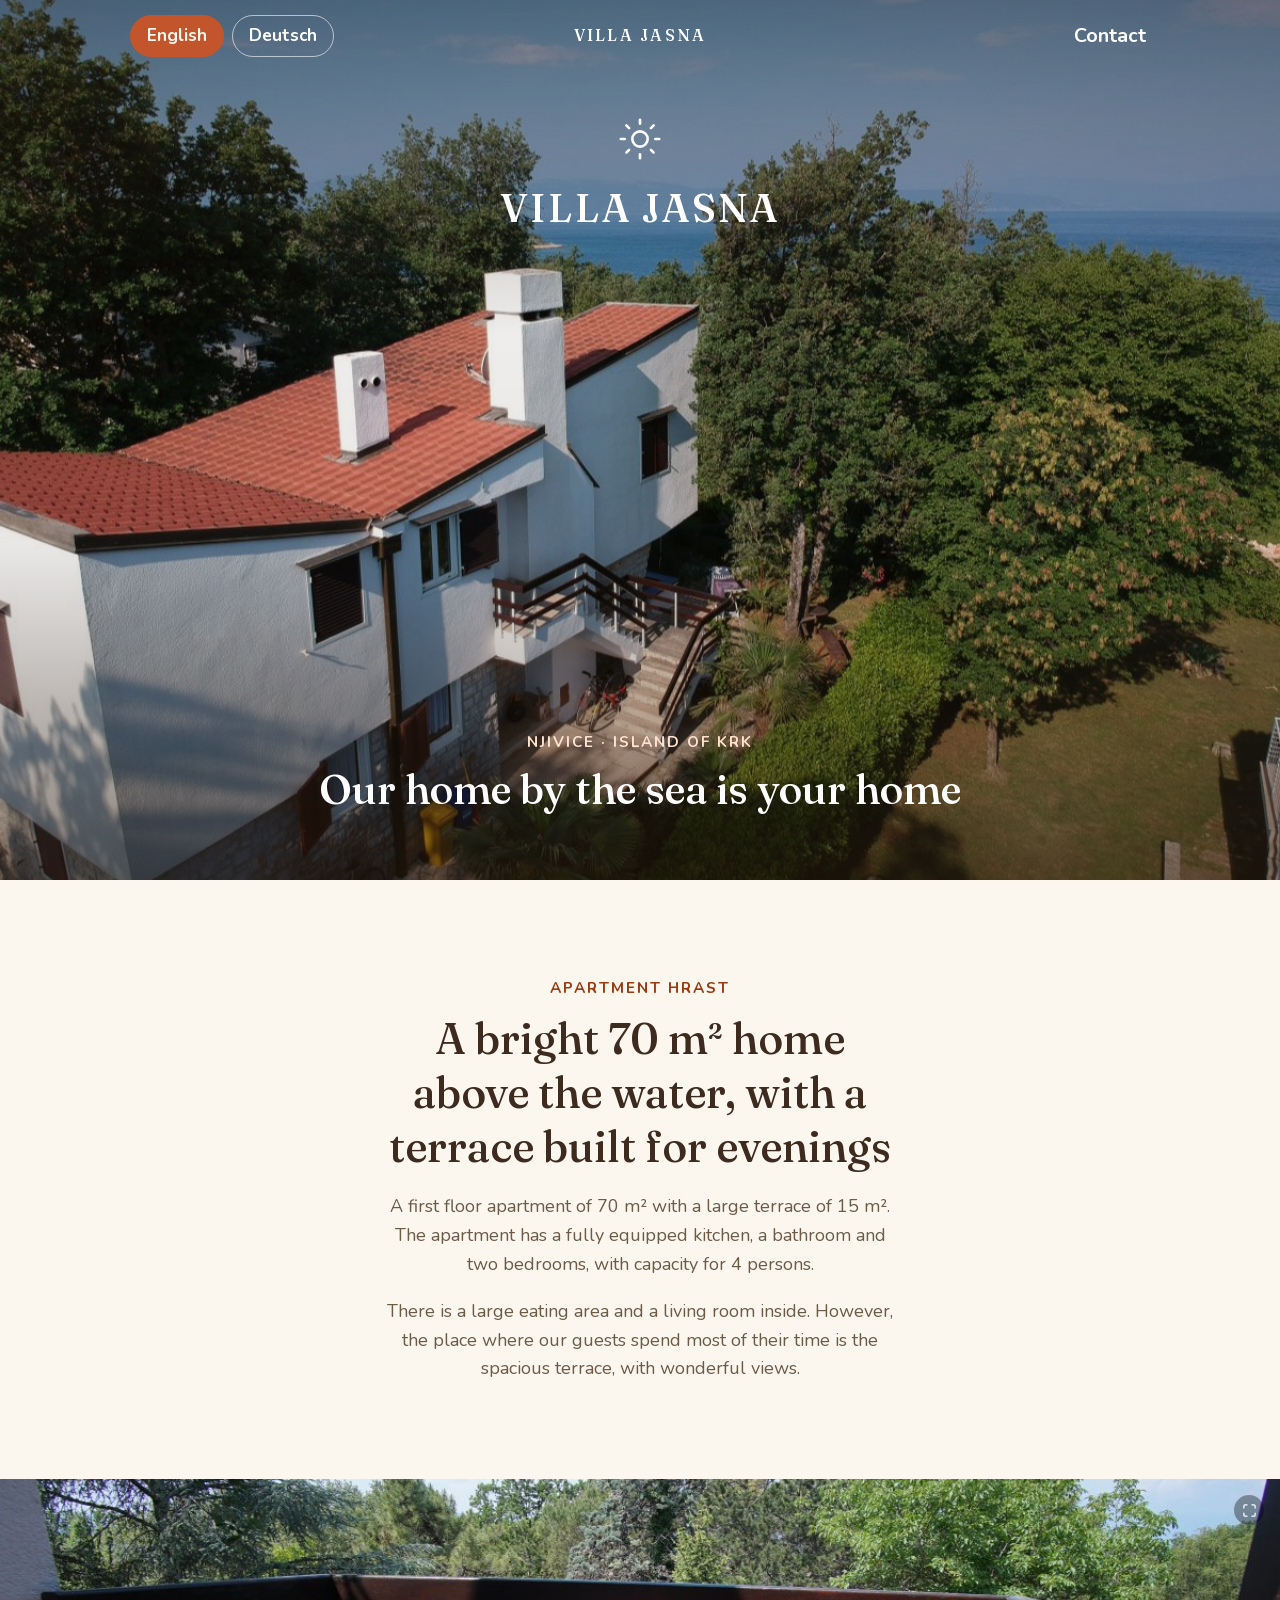
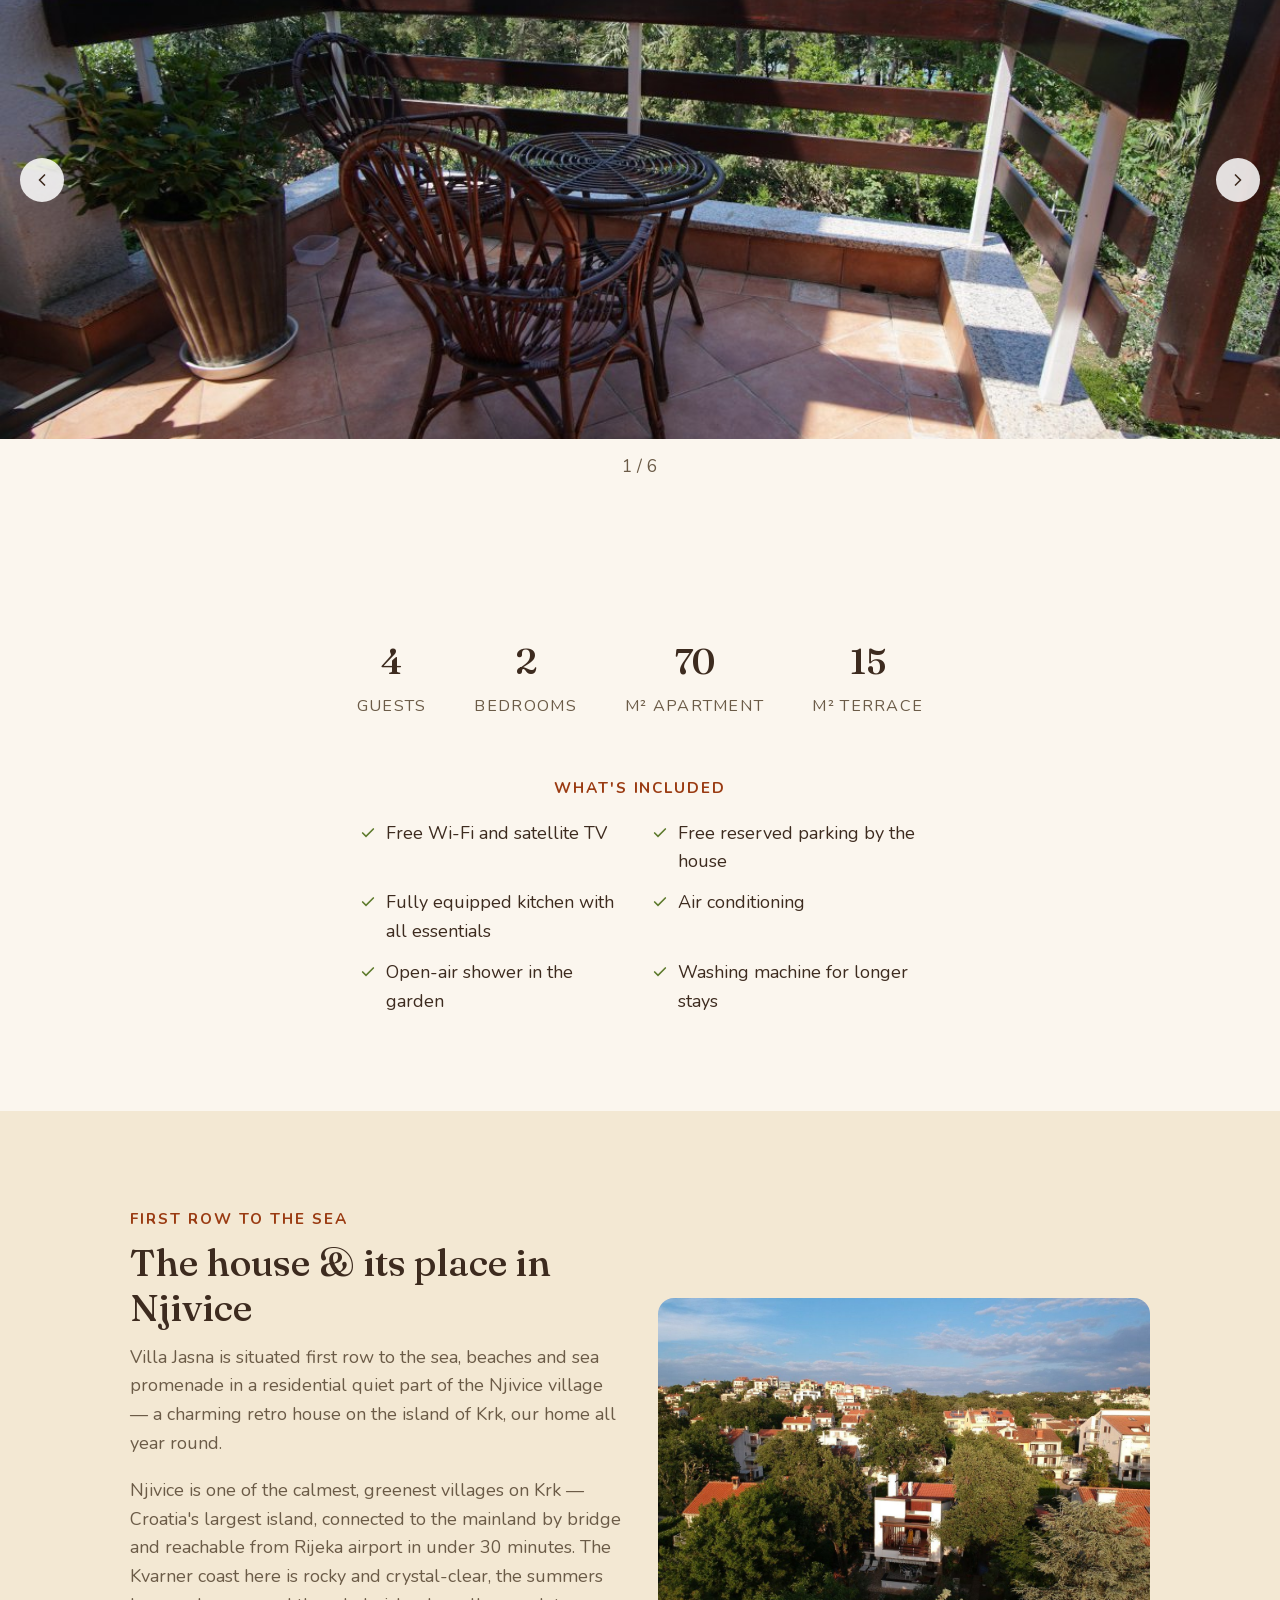
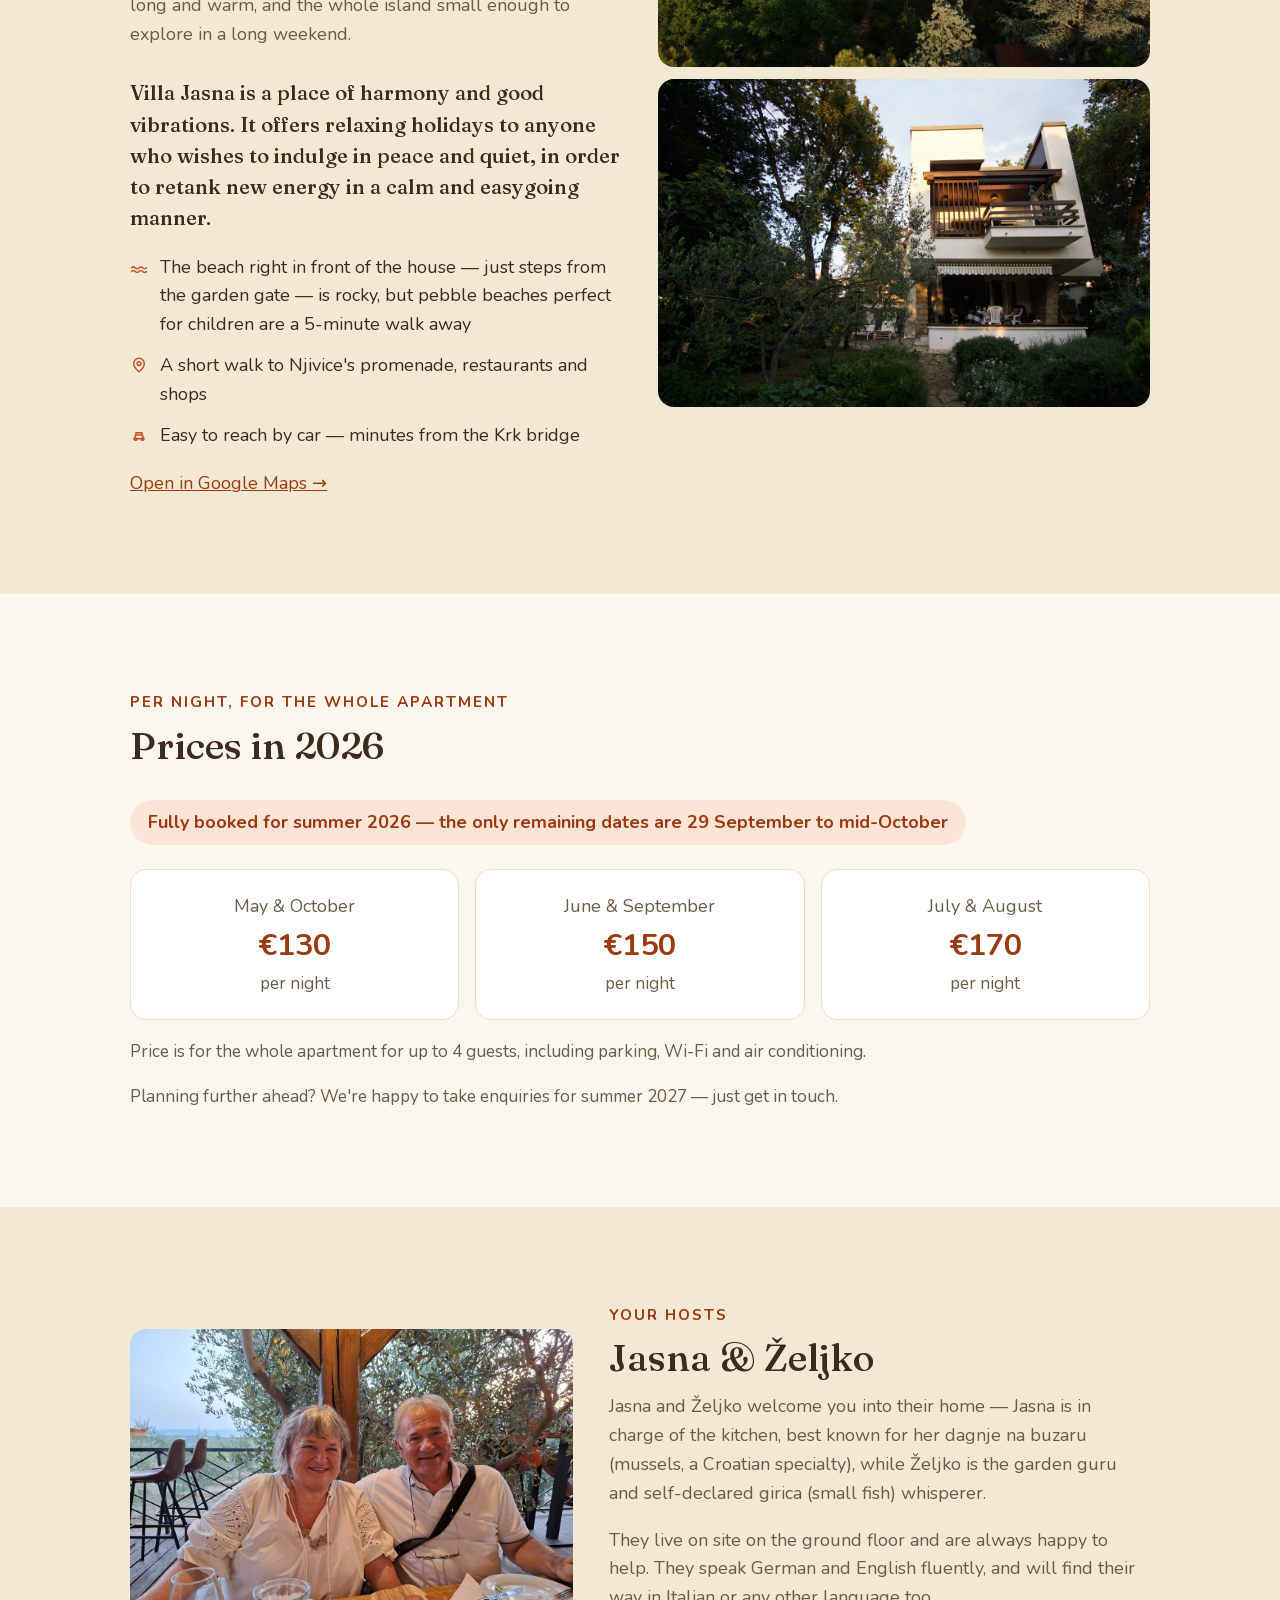
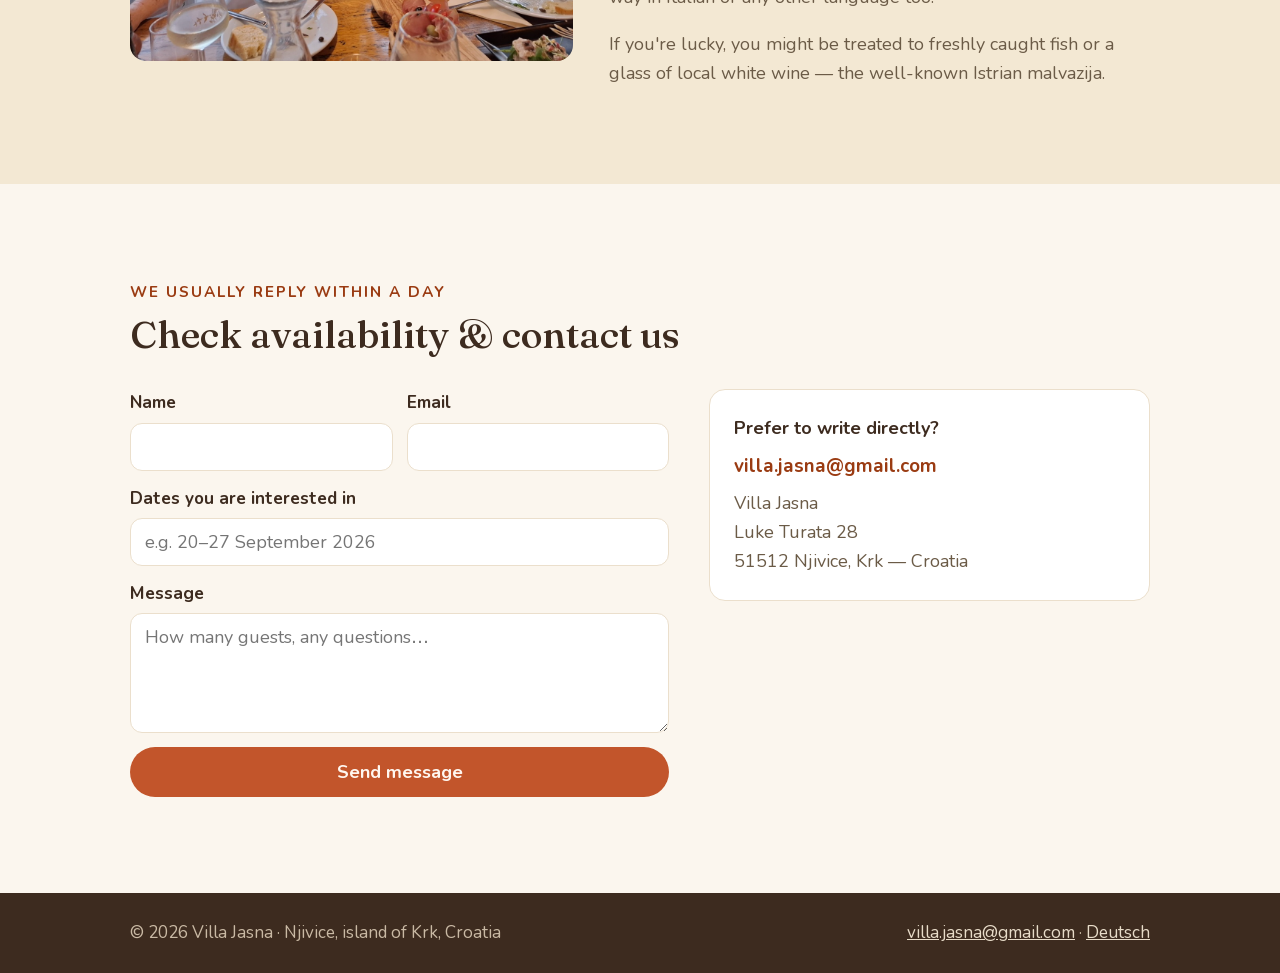
==== commit 81dd779d: "Add files via upload" ====
--- a/index.html
+++ b/index.html
@@ -73,7 +73,7 @@
     "checkoutTime": "10:00"
   }
   </script>
-  <link rel="stylesheet" href="assets/css/style.css?v=13">
+  <link rel="stylesheet" href="assets/css/style.css?v=16">
   <link rel="icon" href="data:image/svg+xml,%3Csvg xmlns='http://www.w3.org/2000/svg' viewBox='0 0 24 24'%3E%3Ccircle cx='12' cy='12' r='5' fill='%23c2552b'/%3E%3C/svg%3E">
 </head>
 <body>
@@ -116,7 +116,7 @@
     <div class="wrap intro-block">
       <p class="kicker">Apartment Hrast</p>
       <h2>A bright 70 m² home above the water, with a terrace built for evenings</h2>
-      <p>A first floor apartment of 70 sqm with a large terrace of 15 sqm. The apartment has a fully equipped kitchen, a bathroom and two bedrooms, with capacity for 4 persons.</p>
+      <p>A first floor apartment of 70 m² with a large terrace of 15 m². The apartment has a fully equipped kitchen, a bathroom and two bedrooms, with capacity for 4 persons.</p>
       <p>There is a large eating area and a living room inside. However, the place where our guests spend most of their time is the spacious terrace, with wonderful views.</p>
     </div>
   </section>
@@ -168,17 +168,16 @@
           <div class="section-head" style="margin-bottom: 0;">
             <p class="kicker">First row to the sea</p>
             <h2>The house &amp; its place in Njivice</h2>
-            <p>Villa Jasna is situated first row to the sea, beaches and sea promenade in a residential quiet part of the Njivice village — a charming retro house on the island of Krk where we live all year round, so the house is always cared for and someone is always around if you need anything.</p>
+            <p>Villa Jasna is situated first row to the sea, beaches and sea promenade in a residential quiet part of the Njivice village — a charming retro house on the island of Krk, our home all year round.</p>
             <p>Njivice is one of the calmest, greenest villages on Krk — Croatia's largest island, connected to the mainland by bridge and reachable from Rijeka airport in under 30 minutes. The Kvarner coast here is rocky and crystal-clear, the summers long and warm, and the whole island small enough to explore in a long weekend.</p>
+            <p class="pull-line">Villa Jasna is a place of harmony and good vibrations. It offers relaxing holidays to anyone who wishes to indulge in peace and quiet, in order to retank new energy in a calm and easygoing manner.</p>
           </div>
           <ul class="loc-points">
-            <li><svg viewBox="0 0 24 24" fill="none" stroke="currentColor" stroke-width="2" stroke-linecap="round" aria-hidden="true"><path d="M2 18c1.5-1.5 3.5-1.5 5 0s3.5 1.5 5 0 3.5-1.5 5 0 3.5 1.5 5 0M2 13c1.5-1.5 3.5-1.5 5 0s3.5 1.5 5 0 3.5-1.5 5 0 3.5 1.5 5 0"/></svg>The beach is just steps from the garden gate</li>
-            <li><svg viewBox="0 0 24 24" fill="none" stroke="currentColor" stroke-width="2" stroke-linecap="round" aria-hidden="true"><path d="M2 18c1.5-1.5 3.5-1.5 5 0s3.5 1.5 5 0 3.5-1.5 5 0 3.5 1.5 5 0M2 13c1.5-1.5 3.5-1.5 5 0s3.5 1.5 5 0 3.5-1.5 5 0 3.5 1.5 5 0"/></svg>The beach right in front of the house is rocky, but two sandy beaches perfect for children are a 5-minute walk away</li>
+            <li><svg viewBox="0 0 24 24" fill="none" stroke="currentColor" stroke-width="2" stroke-linecap="round" aria-hidden="true"><path d="M2 18c1.5-1.5 3.5-1.5 5 0s3.5 1.5 5 0 3.5-1.5 5 0 3.5 1.5 5 0M2 13c1.5-1.5 3.5-1.5 5 0s3.5 1.5 5 0 3.5-1.5 5 0 3.5 1.5 5 0"/></svg>The beach right in front of the house — just steps from the garden gate — is rocky, but pebble beaches perfect for children are a 5-minute walk away</li>
             <li><svg viewBox="0 0 24 24" fill="none" stroke="currentColor" stroke-width="2" stroke-linecap="round" aria-hidden="true"><path d="M12 21s-7-5.5-7-11a7 7 0 0 1 14 0c0 5.5-7 11-7 11z"/><circle cx="12" cy="10" r="2.5"/></svg>A short walk to Njivice's promenade, restaurants and shops</li>
             <li><svg viewBox="0 0 24 24" fill="none" stroke="currentColor" stroke-width="2" stroke-linecap="round" aria-hidden="true"><path d="M5 17h14M6 17l1.5-5h9L18 17M8 12V9h8v3"/><circle cx="7.5" cy="17.5" r="1.5"/><circle cx="16.5" cy="17.5" r="1.5"/></svg>Easy to reach by car — minutes from the Krk bridge</li>
           </ul>
           <p style="margin-top: 20px;"><a href="https://maps.google.com/?q=Luke+Turata+28,+51512+Njivice,+Croatia" rel="noopener" target="_blank">Open in Google Maps →</a></p>
-          <p style="margin-top: 28px; font-family: var(--font-serif); font-size: 1.15rem; line-height: 1.5; color: var(--ink);">Villa Jasna is a place of harmony and good vibrations. It offers relaxing holidays to anyone who wishes to indulge in peace and quiet, in order to retank new energy in a calm and easygoing manner.</p>
         </div>
         <div class="pics">
           <img src="assets/img/villa-jasna-aerial-njivice.jpg" alt="Aerial view of the house among trees with Njivice village behind" loading="lazy">
@@ -288,6 +287,6 @@
   <span class="lb-counter" aria-live="polite"></span>
 </div>
 
-<script src="assets/js/main.js?v=13"></script>
+<script src="assets/js/main.js?v=16"></script>
 </body>
 </html>
--- a/assets/css/style.css
+++ b/assets/css/style.css
@@ -242,13 +242,22 @@
   line-height: 1.2;
   margin-bottom: 12px;
 }
-.section-head p:not(.kicker) { color: var(--muted); }
+.section-head p:not(.kicker):not(.pull-line) { color: var(--muted); }
+.section-head p + p { margin-top: 1em; }
+.section-head .pull-line {
+  margin-top: 1.4em;
+  font-family: var(--font-serif);
+  font-size: 1.15rem;
+  line-height: 1.5;
+  color: var(--ink);
+}
 
 /* Apartment intro + photo break + numbers */
 .intro-block { max-width: 560px; margin: 0 auto; text-align: center; }
 .intro-block .kicker { display: block; margin-bottom: 12px; }
 .intro-block h2 { font-size: clamp(1.6rem, 4vw, 2.4rem); line-height: 1.25; margin-bottom: 18px; }
 .intro-block p:not(.kicker) { color: var(--muted); }
+.intro-block p + p { margin-top: 1em; }
 
 .carousel { position: relative; width: 100%; }
 .carousel-img-btn {
